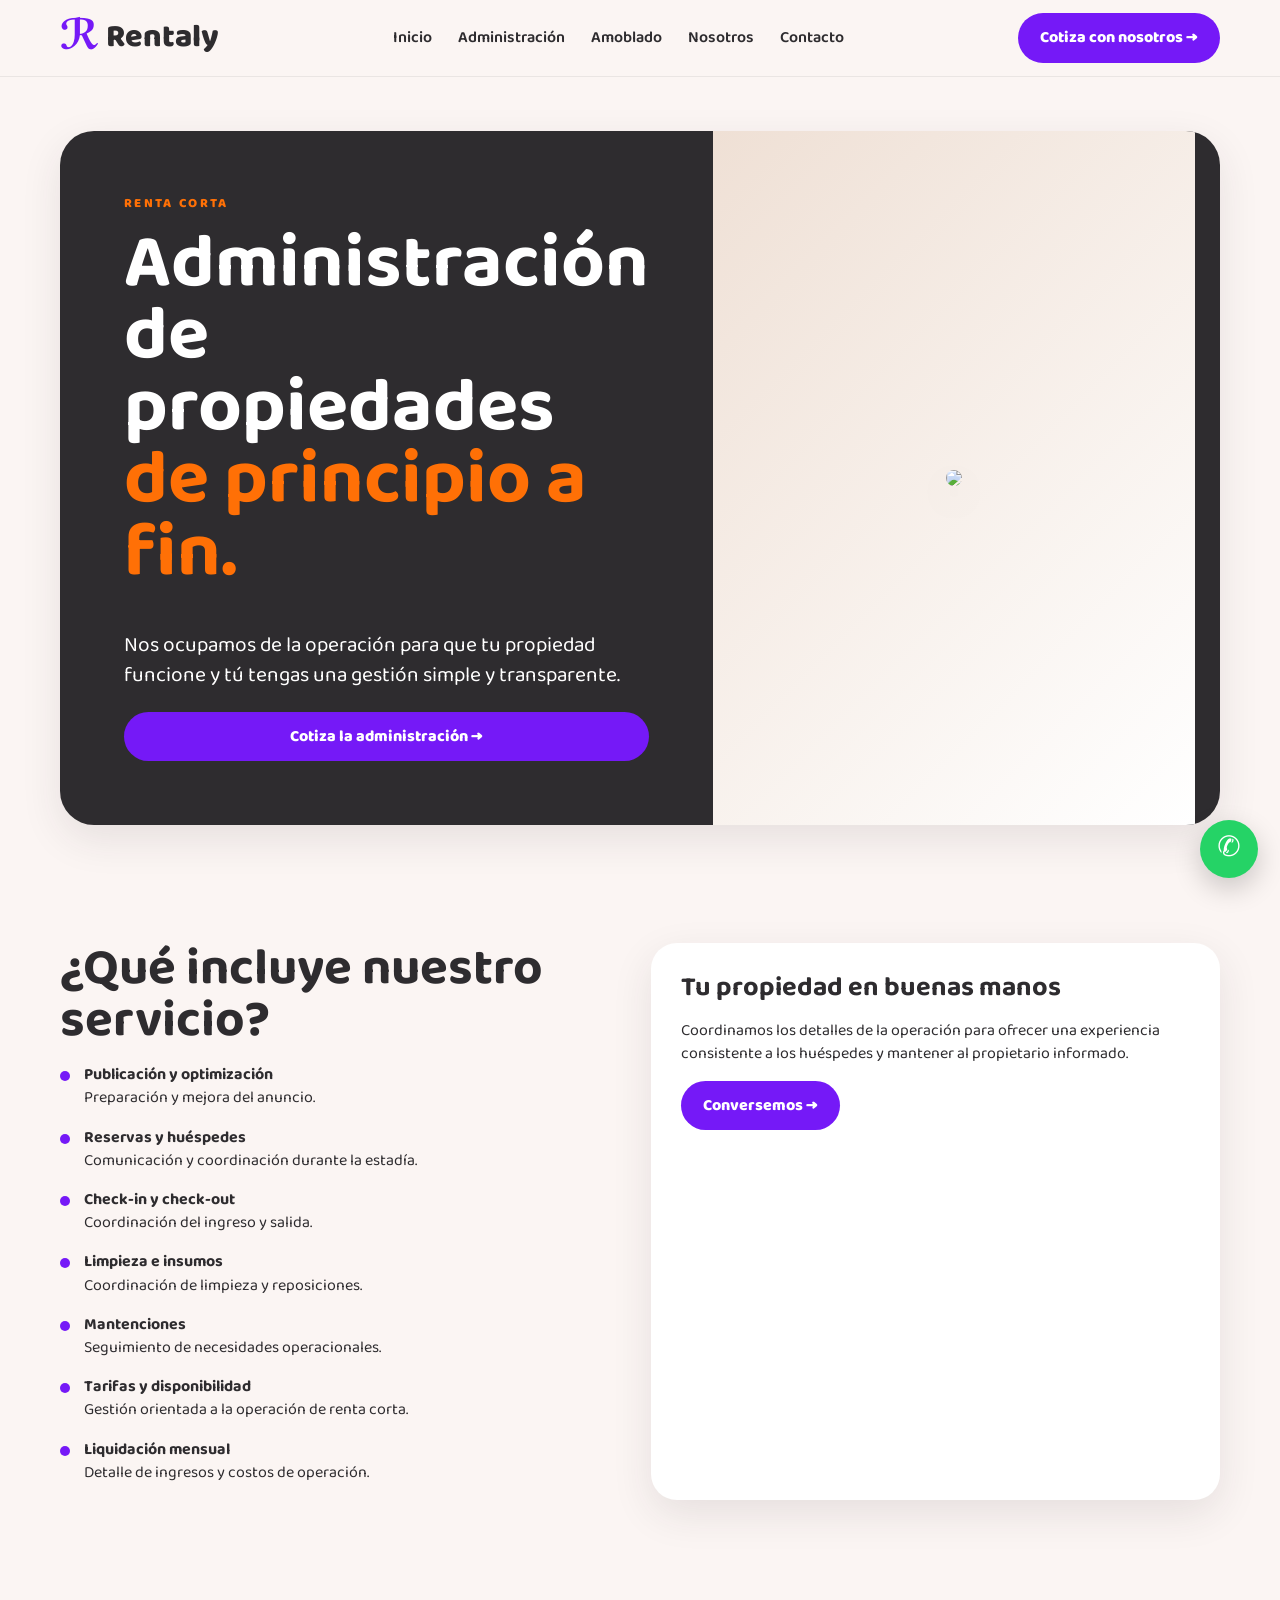
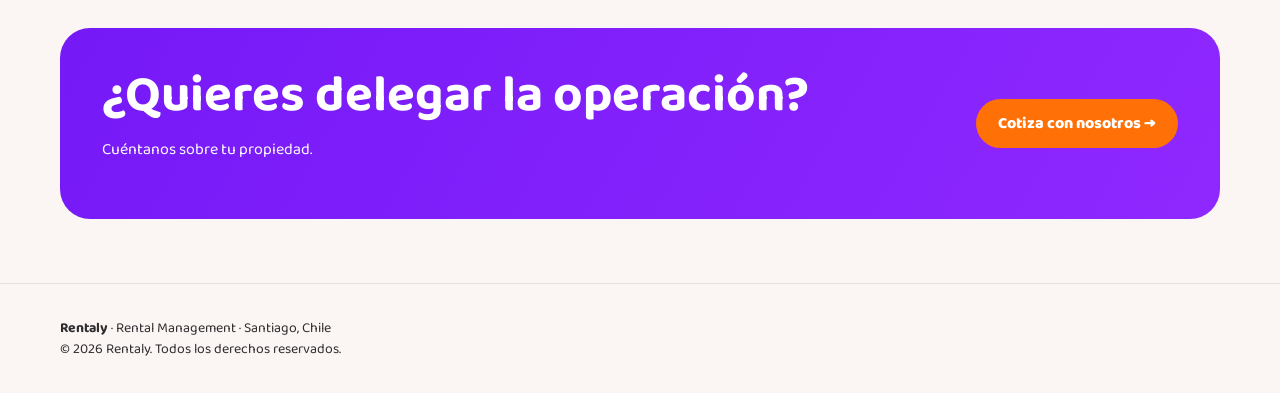
==== administracion.html @ dfee8718 "Primera versión sitio web Rentaly" ====
<!doctype html><html lang="es"><head><meta charset="utf-8"><meta name="viewport" content="width=device-width,initial-scale=1"><title>Administración | Rentaly</title><meta name="description" content="Rentaly: administración y amoblado integral de propiedades para renta corta en Chile."><link rel="stylesheet" href="styles.css"></head><body><header class="nav"><div class="wrap navin"><a class="brand" href="index.html"><span class="brandmark">ℛ</span>Rentaly</a><nav class="links"><a href="index.html">Inicio</a><a href="administracion.html">Administración</a><a href="amoblado.html">Amoblado</a><a href="nosotros.html">Nosotros</a><a href="contacto.html">Contacto</a></nav><a class="btn navbtn" data-wa="Hola Rentaly, quiero cotizar sus servicios.">Cotiza con nosotros →</a></div></header>
<main><section class="hero"><div class="wrap heroGrid"><div class="heroCopy"><span class="eyebrow">Renta corta</span><h1>Administración de propiedades <span class="orangeText">de principio a fin.</span></h1><p class="lead">Nos ocupamos de la operación para que tu propiedad funcione y tú tengas una gestión simple y transparente.</p><a class="btn" data-wa="Hola Rentaly, quiero cotizar la administración de mi propiedad.">Cotiza la administración →</a></div><div class="heroVisual"><img src="assets/amoblado-publicacion.png"></div></div></section><section class="section"><div class="wrap grid2"><div><h2>¿Qué incluye nuestro servicio?</h2><div class="feature"><i class="dot"></i><div><b>Publicación y optimización</b><br>Preparación y mejora del anuncio.</div></div><div class="feature"><i class="dot"></i><div><b>Reservas y huéspedes</b><br>Comunicación y coordinación durante la estadía.</div></div><div class="feature"><i class="dot"></i><div><b>Check-in y check-out</b><br>Coordinación del ingreso y salida.</div></div><div class="feature"><i class="dot"></i><div><b>Limpieza e insumos</b><br>Coordinación de limpieza y reposiciones.</div></div><div class="feature"><i class="dot"></i><div><b>Mantenciones</b><br>Seguimiento de necesidades operacionales.</div></div><div class="feature"><i class="dot"></i><div><b>Tarifas y disponibilidad</b><br>Gestión orientada a la operación de renta corta.</div></div><div class="feature"><i class="dot"></i><div><b>Liquidación mensual</b><br>Detalle de ingresos y costos de operación.</div></div></div><div class="card"><h3>Tu propiedad en buenas manos</h3><p>Coordinamos los detalles de la operación para ofrecer una experiencia consistente a los huéspedes y mantener al propietario informado.</p><a class="btn" data-wa="Hola Rentaly, quiero conocer el servicio de administración.">Conversemos →</a></div></div></section><section class="section"><div class="wrap cta"><div><h2>¿Quieres delegar la operación?</h2><p>Cuéntanos sobre tu propiedad.</p></div><a class="btn orange" data-wa="Hola Rentaly, quiero cotizar la administración de mi propiedad.">Cotiza con nosotros →</a></div></section></main><a class="whatsapp" aria-label="WhatsApp Rentaly" data-wa="Hola Rentaly, me gustaría conocer más sobre sus servicios.">✆</a><footer class="footer"><div class="wrap"><strong>Rentaly</strong> · Rental Management · Santiago, Chile<br>© 2026 Rentaly. Todos los derechos reservados.</div></footer><script src="script.js"></script>
</body></html>
---- styles.css ----
@import url('https://fonts.googleapis.com/css2?family=Baloo+2:wght@400;500;600;700;800&display=swap');
:root{--purple:#7519F7;--orange:#FF7006;--ink:#2E2C2F;--cream:#FBF5F3;--white:#fff;--muted:#756f73;--radius:26px;--shadow:0 14px 40px rgba(46,44,47,.10)}
*{box-sizing:border-box}html{scroll-behavior:smooth}body{margin:0;font-family:'Baloo 2',system-ui,sans-serif;background:var(--cream);color:var(--ink);line-height:1.45}a{text-decoration:none;color:inherit}img{max-width:100%;display:block}.wrap{width:min(1160px,92%);margin:auto}.nav{position:sticky;top:0;z-index:20;background:rgba(251,245,243,.95);backdrop-filter:blur(10px);border-bottom:1px solid rgba(46,44,47,.08)}.navin{height:76px;display:flex;align-items:center;justify-content:space-between;gap:22px}.brand{font-size:32px;font-weight:800;display:flex;align-items:center;gap:7px}.brandmark{color:var(--purple);font-size:42px;line-height:1}.links{display:flex;gap:26px;font-weight:600}.links a:hover,.active{color:var(--purple)}.btn{display:inline-flex;align-items:center;justify-content:center;gap:8px;background:var(--purple);color:#fff;padding:13px 22px;border-radius:999px;font-weight:800}.btn.alt{background:transparent;border:1.5px solid currentColor}.btn.orange{background:var(--orange)}.hero{padding:54px 0}.heroGrid{display:grid;grid-template-columns:1.05fr .95fr;min-height:520px;border-radius:34px;overflow:hidden;background:var(--ink);box-shadow:var(--shadow)}.heroCopy{padding:64px;color:#fff;display:flex;flex-direction:column;justify-content:center}.eyebrow{text-transform:uppercase;letter-spacing:.18em;font-size:13px;font-weight:800;color:var(--orange)}h1{font-size:clamp(44px,6vw,76px);line-height:.95;margin:14px 0 20px}h2{font-size:clamp(32px,4vw,52px);line-height:1.02;margin:0 0 16px}h3{font-size:27px;line-height:1.1;margin:0 0 10px}.purple{color:var(--purple)}.orangeText{color:var(--orange)}.lead{font-size:21px;max-width:650px}.heroVisual{background:linear-gradient(135deg,#efe0d5,#fff);display:flex;align-items:center;justify-content:center;padding:28px}.heroVisual img{border-radius:24px;box-shadow:var(--shadow)}.section{padding:64px 0}.section.dark{background:var(--ink);color:#fff}.sectionHead{max-width:720px;margin-bottom:30px}.grid2{display:grid;grid-template-columns:repeat(2,1fr);gap:22px}.grid3{display:grid;grid-template-columns:repeat(3,1fr);gap:18px}.card{background:#fff;border-radius:var(--radius);padding:30px;box-shadow:var(--shadow)}.dark .card{background:#3a373b}.service{min-height:270px;display:flex;flex-direction:column;justify-content:space-between}.icon{font-size:34px;color:var(--purple)}.steps{display:grid;grid-template-columns:repeat(5,1fr);gap:12px}.step{text-align:center;background:#fff;border-radius:22px;padding:22px 14px}.num{width:42px;height:42px;border-radius:50%;background:#f1e5ff;color:var(--purple);display:grid;place-items:center;margin:0 auto 12px;font-weight:800}.feature{display:flex;gap:14px;align-items:flex-start;margin:16px 0}.dot{width:10px;height:10px;border-radius:50%;background:var(--purple);margin-top:8px;flex:0 0 auto}.cta{background:linear-gradient(120deg,var(--purple),#8f28ff);color:#fff;border-radius:30px;padding:42px;display:flex;align-items:center;justify-content:space-between;gap:24px}.cta h2{margin:0}.footer{padding:34px 0;border-top:1px solid rgba(46,44,47,.1);font-size:14px}.whatsapp{position:fixed;right:22px;bottom:22px;z-index:30;background:#25D366;color:#fff;width:58px;height:58px;border-radius:50%;display:grid;place-items:center;font-size:28px;box-shadow:0 10px 28px rgba(0,0,0,.2)}.tag{display:inline-block;border:1px solid rgba(117,25,247,.35);color:var(--purple);border-radius:999px;padding:5px 12px;margin:4px;font-weight:700}.contactBox{background:#fff;border-radius:28px;padding:36px;text-align:center;box-shadow:var(--shadow)}
@media(max-width:820px){.links{display:none}.heroGrid,.grid2,.grid3{grid-template-columns:1fr}.heroCopy{padding:38px 28px}.heroVisual{padding:18px}.steps{grid-template-columns:1fr 1fr}.cta{align-items:flex-start;flex-direction:column}.navin{height:68px}.brand{font-size:26px}.section{padding:46px 0}}@media(max-width:520px){.steps{grid-template-columns:1fr}.btn.navbtn{padding:10px 14px;font-size:14px}h1{font-size:46px}}
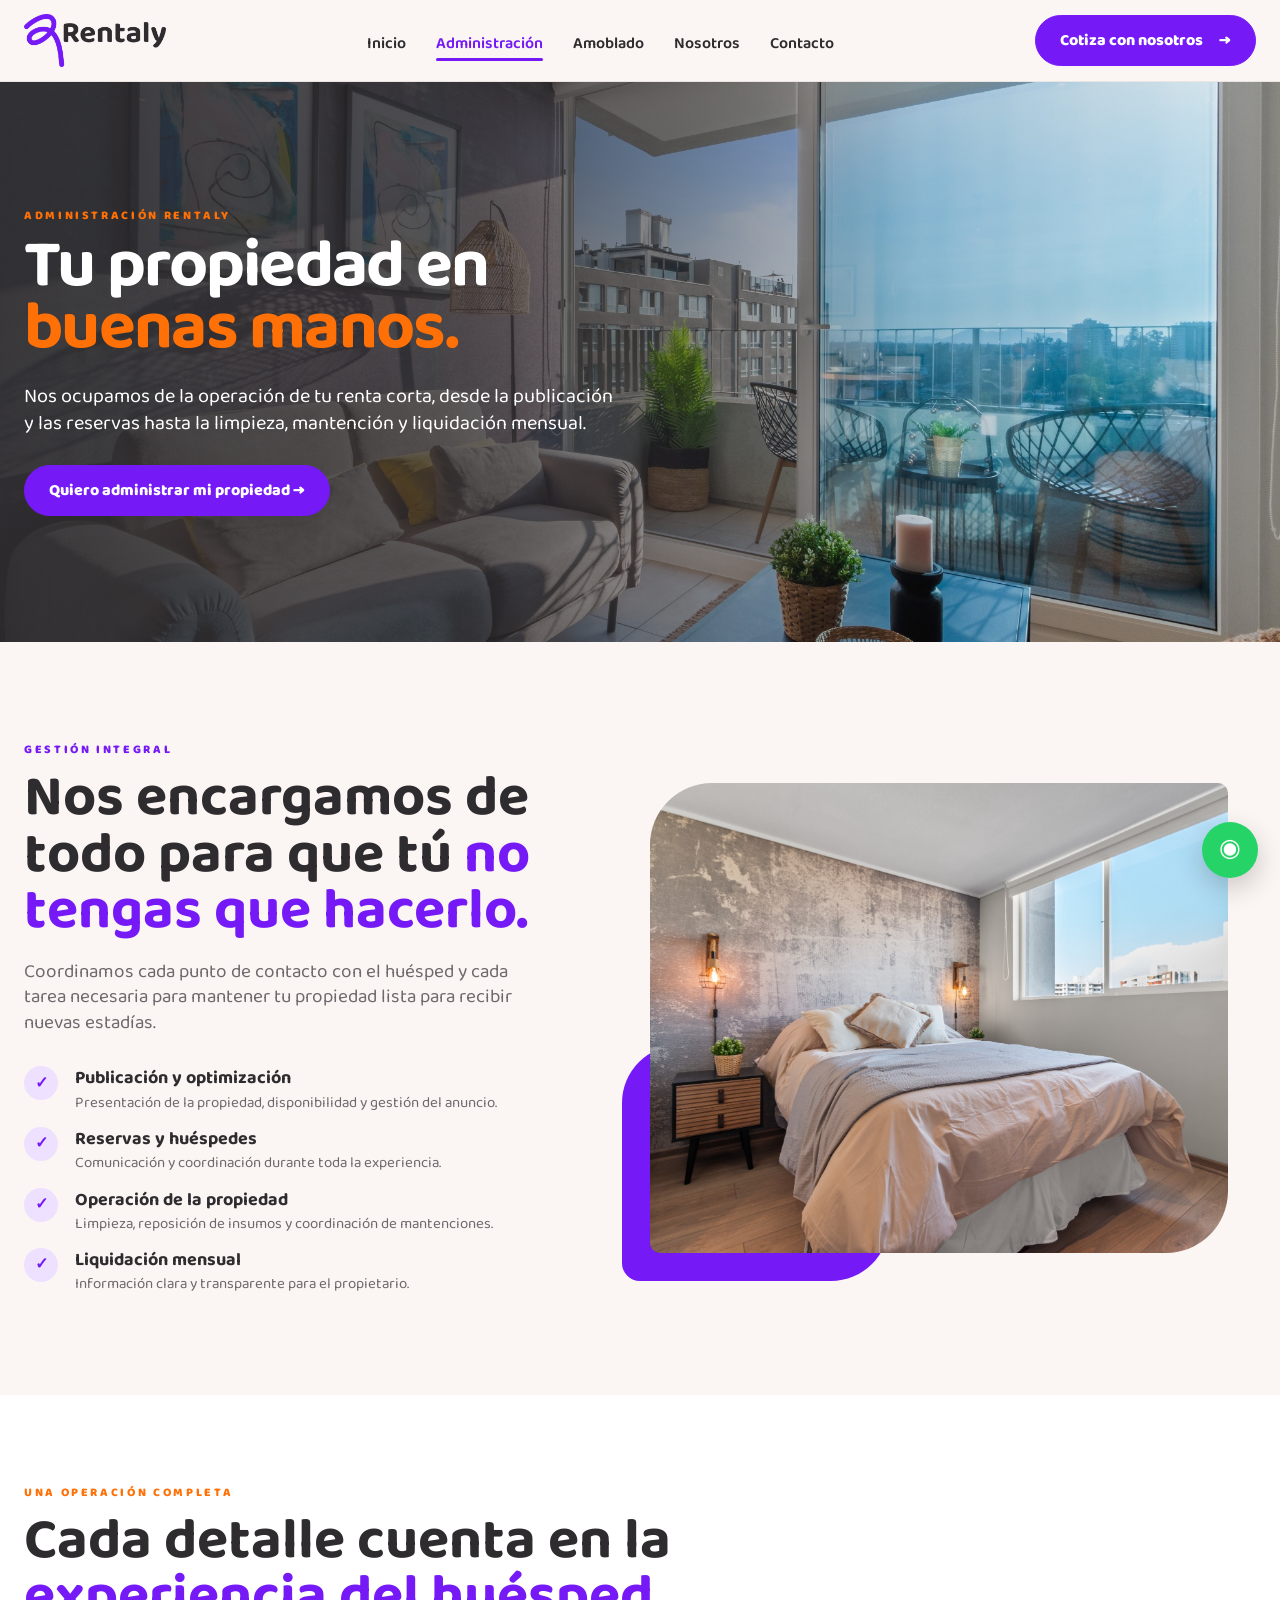
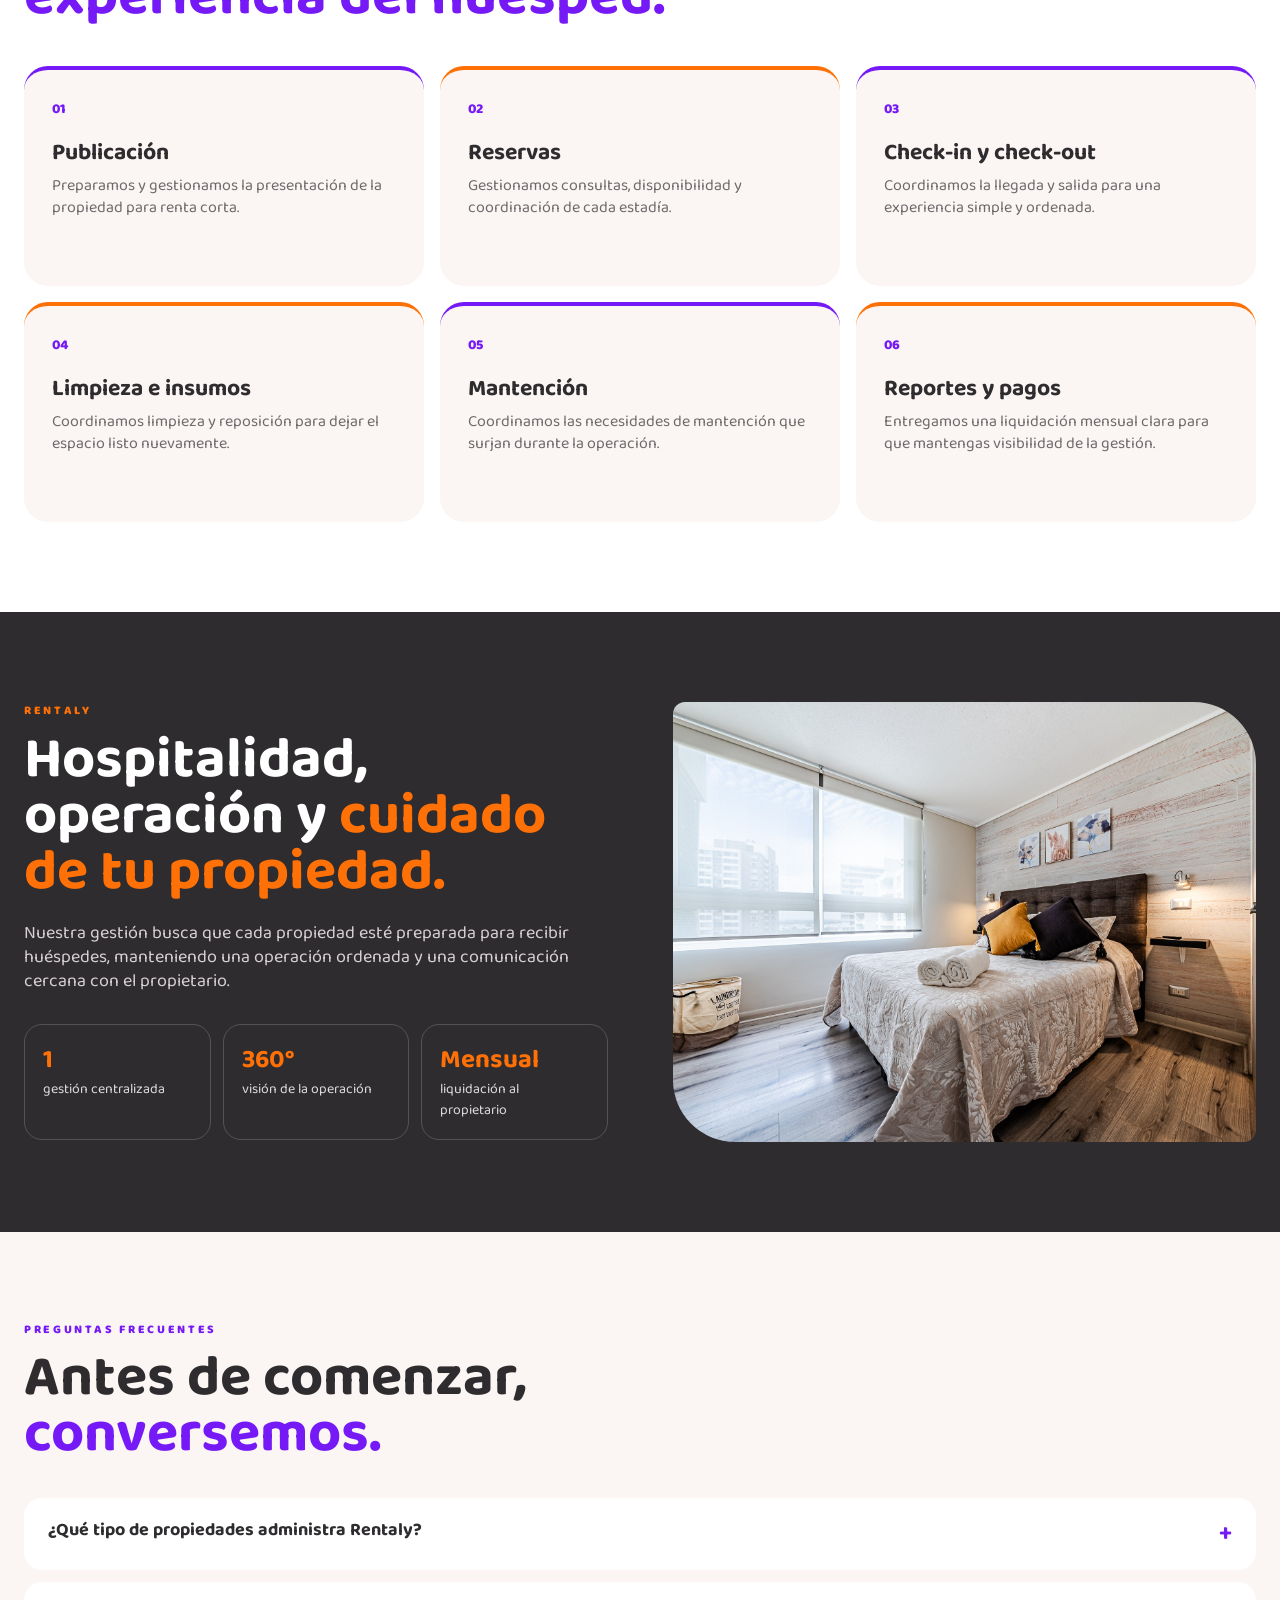
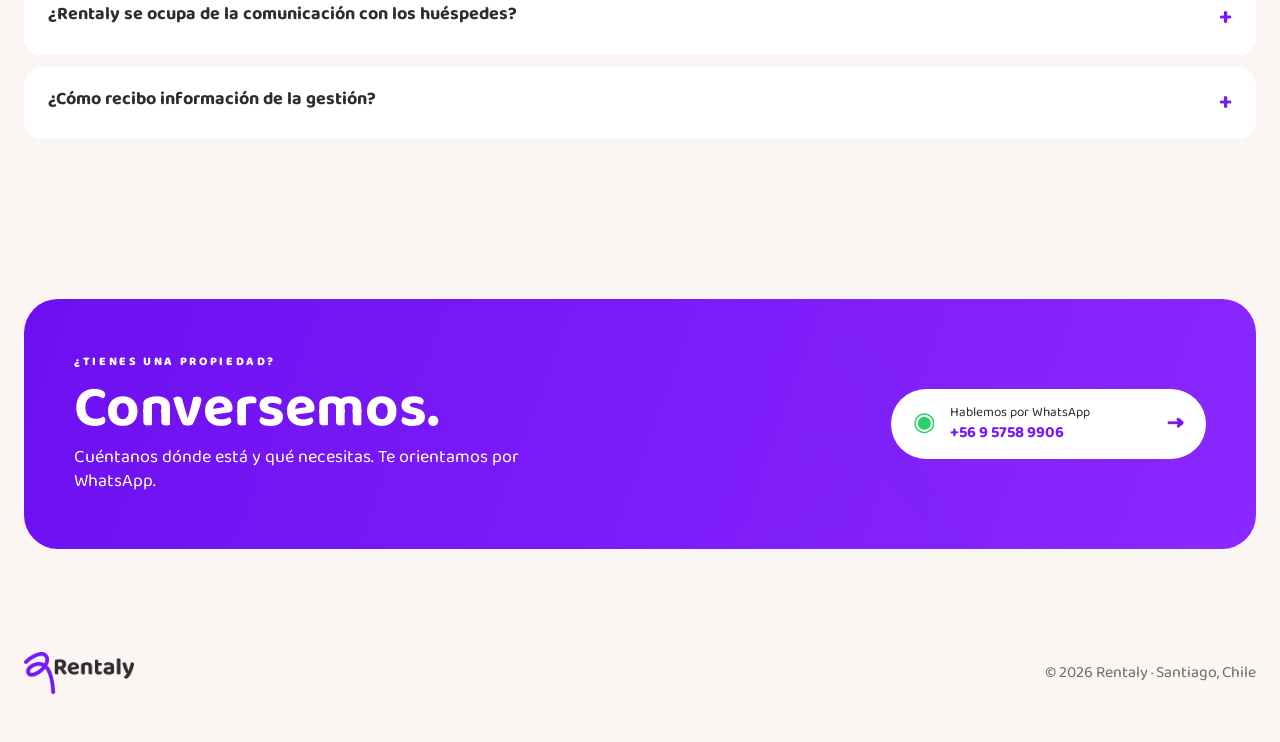
==== commit 236c54b5: "Add files via upload" ====
--- a/administracion.html
+++ b/administracion.html
@@ -1,3 +1,9 @@
-<!doctype html><html lang="es"><head><meta charset="utf-8"><meta name="viewport" content="width=device-width,initial-scale=1"><title>Administración | Rentaly</title><meta name="description" content="Rentaly: administración y amoblado integral de propiedades para renta corta en Chile."><link rel="stylesheet" href="styles.css"></head><body><header class="nav"><div class="wrap navin"><a class="brand" href="index.html"><span class="brandmark">ℛ</span>Rentaly</a><nav class="links"><a href="index.html">Inicio</a><a href="administracion.html">Administración</a><a href="amoblado.html">Amoblado</a><a href="nosotros.html">Nosotros</a><a href="contacto.html">Contacto</a></nav><a class="btn navbtn" data-wa="Hola Rentaly, quiero cotizar sus servicios.">Cotiza con nosotros →</a></div></header>
-<main><section class="hero"><div class="wrap heroGrid"><div class="heroCopy"><span class="eyebrow">Renta corta</span><h1>Administración de propiedades <span class="orangeText">de principio a fin.</span></h1><p class="lead">Nos ocupamos de la operación para que tu propiedad funcione y tú tengas una gestión simple y transparente.</p><a class="btn" data-wa="Hola Rentaly, quiero cotizar la administración de mi propiedad.">Cotiza la administración →</a></div><div class="heroVisual"><img src="assets/amoblado-publicacion.png"></div></div></section><section class="section"><div class="wrap grid2"><div><h2>¿Qué incluye nuestro servicio?</h2><div class="feature"><i class="dot"></i><div><b>Publicación y optimización</b><br>Preparación y mejora del anuncio.</div></div><div class="feature"><i class="dot"></i><div><b>Reservas y huéspedes</b><br>Comunicación y coordinación durante la estadía.</div></div><div class="feature"><i class="dot"></i><div><b>Check-in y check-out</b><br>Coordinación del ingreso y salida.</div></div><div class="feature"><i class="dot"></i><div><b>Limpieza e insumos</b><br>Coordinación de limpieza y reposiciones.</div></div><div class="feature"><i class="dot"></i><div><b>Mantenciones</b><br>Seguimiento de necesidades operacionales.</div></div><div class="feature"><i class="dot"></i><div><b>Tarifas y disponibilidad</b><br>Gestión orientada a la operación de renta corta.</div></div><div class="feature"><i class="dot"></i><div><b>Liquidación mensual</b><br>Detalle de ingresos y costos de operación.</div></div></div><div class="card"><h3>Tu propiedad en buenas manos</h3><p>Coordinamos los detalles de la operación para ofrecer una experiencia consistente a los huéspedes y mantener al propietario informado.</p><a class="btn" data-wa="Hola Rentaly, quiero conocer el servicio de administración.">Conversemos →</a></div></div></section><section class="section"><div class="wrap cta"><div><h2>¿Quieres delegar la operación?</h2><p>Cuéntanos sobre tu propiedad.</p></div><a class="btn orange" data-wa="Hola Rentaly, quiero cotizar la administración de mi propiedad.">Cotiza con nosotros →</a></div></section></main><a class="whatsapp" aria-label="WhatsApp Rentaly" data-wa="Hola Rentaly, me gustaría conocer más sobre sus servicios.">✆</a><footer class="footer"><div class="wrap"><strong>Rentaly</strong> · Rental Management · Santiago, Chile<br>© 2026 Rentaly. Todos los derechos reservados.</div></footer><script src="script.js"></script>
-</body></html>+<!doctype html><html lang="es"><head><meta charset="utf-8"><meta name="viewport" content="width=device-width,initial-scale=1"><title>Administración | Rentaly</title><meta name="description" content="Administración integral de propiedades para renta corta con Rentaly."><link rel="stylesheet" href="styles.css"></head><body>
+<header class="header"><div class="shell nav"><a href="index.html" class="logo"><img src="assets/logo-rentaly.png" alt="Rentaly"></a><nav id="menu"><a href="index.html">Inicio</a><a class="active" href="administracion.html">Administración</a><a href="amoblado.html">Amoblado</a><a href="nosotros.html">Nosotros</a><a href="contacto.html">Contacto</a></nav><a class="btn nav-cta" data-wa="Hola Rentaly, quiero cotizar la administración de mi propiedad.">Cotiza con nosotros <span>→</span></a><button class="menu-btn" aria-label="Abrir menú" aria-expanded="false">☰</button></div></header>
+<main><section class="page-hero"><img class="page-hero-photo" src="assets/living-terrace.jpg" alt="Propiedad administrada por Rentaly"><div class="page-hero-overlay"></div><div class="shell page-hero-inner"><div class="page-hero-copy"><span class="kicker orange-text">ADMINISTRACIÓN RENTALY</span><h1>Tu propiedad en <em>buenas manos.</em></h1><p>Nos ocupamos de la operación de tu renta corta, desde la publicación y las reservas hasta la limpieza, mantención y liquidación mensual.</p><a class="btn" data-wa="Hola Rentaly, quiero cotizar la administración de mi propiedad.">Quiero administrar mi propiedad →</a></div></div></section>
+<section class="intro shell"><div class="intro-copy"><span class="kicker">GESTIÓN INTEGRAL</span><h2>Nos encargamos de todo para que tú <em>no tengas que hacerlo.</em></h2><p>Coordinamos cada punto de contacto con el huésped y cada tarea necesaria para mantener tu propiedad lista para recibir nuevas estadías.</p><div class="check-list"><div class="check"><span>✓</span><div><b>Publicación y optimización</b><small>Presentación de la propiedad, disponibilidad y gestión del anuncio.</small></div></div><div class="check"><span>✓</span><div><b>Reservas y huéspedes</b><small>Comunicación y coordinación durante toda la experiencia.</small></div></div><div class="check"><span>✓</span><div><b>Operación de la propiedad</b><small>Limpieza, reposición de insumos y coordinación de mantenciones.</small></div></div><div class="check"><span>✓</span><div><b>Liquidación mensual</b><small>Información clara y transparente para el propietario.</small></div></div></div></div><div class="editorial-photo"><img src="assets/kitchen-wide.jpg" alt="Cocina de propiedad Rentaly"></div></section>
+<section class="content-band"><div class="shell"><div class="content-head"><span class="kicker orange-text">UNA OPERACIÓN COMPLETA</span><h2>Cada detalle cuenta en la <em>experiencia del huésped.</em></h2></div><div class="feature-grid"><article class="feature-card"><span class="n">01</span><h3>Publicación</h3><p>Preparamos y gestionamos la presentación de la propiedad para renta corta.</p></article><article class="feature-card"><span class="n">02</span><h3>Reservas</h3><p>Gestionamos consultas, disponibilidad y coordinación de cada estadía.</p></article><article class="feature-card"><span class="n">03</span><h3>Check-in y check-out</h3><p>Coordinamos la llegada y salida para una experiencia simple y ordenada.</p></article><article class="feature-card"><span class="n">04</span><h3>Limpieza e insumos</h3><p>Coordinamos limpieza y reposición para dejar el espacio listo nuevamente.</p></article><article class="feature-card"><span class="n">05</span><h3>Mantención</h3><p>Coordinamos las necesidades de mantención que surjan durante la operación.</p></article><article class="feature-card"><span class="n">06</span><h3>Reportes y pagos</h3><p>Entregamos una liquidación mensual clara para que mantengas visibilidad de la gestión.</p></article></div></div></section>
+<section class="split-dark"><div class="shell split-dark-grid"><div><span class="kicker orange-text">RENTALY</span><h2>Hospitalidad, operación y <em>cuidado de tu propiedad.</em></h2><p>Nuestra gestión busca que cada propiedad esté preparada para recibir huéspedes, manteniendo una operación ordenada y una comunicación cercana con el propietario.</p><div class="stats"><div class="stat"><strong>1</strong><span>gestión centralizada</span></div><div class="stat"><strong>360°</strong><span>visión de la operación</span></div><div class="stat"><strong>Mensual</strong><span>liquidación al propietario</span></div></div></div><img src="assets/bedroom-2.jpg" alt="Dormitorio Rentaly"></div></section>
+<section class="faq-section shell"><div class="faq-head"><span class="kicker">PREGUNTAS FRECUENTES</span><h2>Antes de comenzar, <em>conversemos.</em></h2></div><div class="faq"><details><summary>¿Qué tipo de propiedades administra Rentaly?</summary><p>Evaluamos cada propiedad y sus características para entender si calza con nuestro servicio de renta corta.</p></details><details><summary>¿Rentaly se ocupa de la comunicación con los huéspedes?</summary><p>Sí. La gestión contempla la coordinación y comunicación asociada a las reservas y estadías.</p></details><details><summary>¿Cómo recibo información de la gestión?</summary><p>La operación considera una liquidación mensual con información para el propietario.</p></details></div></section>
+<section class="cta shell"><div><span class="kicker">¿TIENES UNA PROPIEDAD?</span><h2>Conversemos.</h2><p>Cuéntanos dónde está y qué necesitas. Te orientamos por WhatsApp.</p></div><a class="cta-contact" data-wa="Hola Rentaly, quiero cotizar la administración de mi propiedad."><span class="wa-icon">◉</span><span><small>Hablemos por WhatsApp</small><strong>+56 9 5758 9906</strong></span><b>→</b></a><img class="cta-mark" src="assets/isotipo-rentaly.png" alt=""></section></main>
+<footer><div class="shell footer"><img src="assets/logo-rentaly.png" alt="Rentaly"><span>© 2026 Rentaly · Santiago, Chile</span></div></footer><a class="floating-wa" data-wa="Hola Rentaly, quiero información sobre administración." aria-label="WhatsApp">◉</a><script src="script.js"></script></body></html>
--- a/styles.css
+++ b/styles.css
@@ -1,4 +1,11 @@
 @import url('https://fonts.googleapis.com/css2?family=Baloo+2:wght@400;500;600;700;800&display=swap');
-:root{--purple:#7519F7;--orange:#FF7006;--ink:#2E2C2F;--cream:#FBF5F3;--white:#fff;--muted:#756f73;--radius:26px;--shadow:0 14px 40px rgba(46,44,47,.10)}
-*{box-sizing:border-box}html{scroll-behavior:smooth}body{margin:0;font-family:'Baloo 2',system-ui,sans-serif;background:var(--cream);color:var(--ink);line-height:1.45}a{text-decoration:none;color:inherit}img{max-width:100%;display:block}.wrap{width:min(1160px,92%);margin:auto}.nav{position:sticky;top:0;z-index:20;background:rgba(251,245,243,.95);backdrop-filter:blur(10px);border-bottom:1px solid rgba(46,44,47,.08)}.navin{height:76px;display:flex;align-items:center;justify-content:space-between;gap:22px}.brand{font-size:32px;font-weight:800;display:flex;align-items:center;gap:7px}.brandmark{color:var(--purple);font-size:42px;line-height:1}.links{display:flex;gap:26px;font-weight:600}.links a:hover,.active{color:var(--purple)}.btn{display:inline-flex;align-items:center;justify-content:center;gap:8px;background:var(--purple);color:#fff;padding:13px 22px;border-radius:999px;font-weight:800}.btn.alt{background:transparent;border:1.5px solid currentColor}.btn.orange{background:var(--orange)}.hero{padding:54px 0}.heroGrid{display:grid;grid-template-columns:1.05fr .95fr;min-height:520px;border-radius:34px;overflow:hidden;background:var(--ink);box-shadow:var(--shadow)}.heroCopy{padding:64px;color:#fff;display:flex;flex-direction:column;justify-content:center}.eyebrow{text-transform:uppercase;letter-spacing:.18em;font-size:13px;font-weight:800;color:var(--orange)}h1{font-size:clamp(44px,6vw,76px);line-height:.95;margin:14px 0 20px}h2{font-size:clamp(32px,4vw,52px);line-height:1.02;margin:0 0 16px}h3{font-size:27px;line-height:1.1;margin:0 0 10px}.purple{color:var(--purple)}.orangeText{color:var(--orange)}.lead{font-size:21px;max-width:650px}.heroVisual{background:linear-gradient(135deg,#efe0d5,#fff);display:flex;align-items:center;justify-content:center;padding:28px}.heroVisual img{border-radius:24px;box-shadow:var(--shadow)}.section{padding:64px 0}.section.dark{background:var(--ink);color:#fff}.sectionHead{max-width:720px;margin-bottom:30px}.grid2{display:grid;grid-template-columns:repeat(2,1fr);gap:22px}.grid3{display:grid;grid-template-columns:repeat(3,1fr);gap:18px}.card{background:#fff;border-radius:var(--radius);padding:30px;box-shadow:var(--shadow)}.dark .card{background:#3a373b}.service{min-height:270px;display:flex;flex-direction:column;justify-content:space-between}.icon{font-size:34px;color:var(--purple)}.steps{display:grid;grid-template-columns:repeat(5,1fr);gap:12px}.step{text-align:center;background:#fff;border-radius:22px;padding:22px 14px}.num{width:42px;height:42px;border-radius:50%;background:#f1e5ff;color:var(--purple);display:grid;place-items:center;margin:0 auto 12px;font-weight:800}.feature{display:flex;gap:14px;align-items:flex-start;margin:16px 0}.dot{width:10px;height:10px;border-radius:50%;background:var(--purple);margin-top:8px;flex:0 0 auto}.cta{background:linear-gradient(120deg,var(--purple),#8f28ff);color:#fff;border-radius:30px;padding:42px;display:flex;align-items:center;justify-content:space-between;gap:24px}.cta h2{margin:0}.footer{padding:34px 0;border-top:1px solid rgba(46,44,47,.1);font-size:14px}.whatsapp{position:fixed;right:22px;bottom:22px;z-index:30;background:#25D366;color:#fff;width:58px;height:58px;border-radius:50%;display:grid;place-items:center;font-size:28px;box-shadow:0 10px 28px rgba(0,0,0,.2)}.tag{display:inline-block;border:1px solid rgba(117,25,247,.35);color:var(--purple);border-radius:999px;padding:5px 12px;margin:4px;font-weight:700}.contactBox{background:#fff;border-radius:28px;padding:36px;text-align:center;box-shadow:var(--shadow)}
-@media(max-width:820px){.links{display:none}.heroGrid,.grid2,.grid3{grid-template-columns:1fr}.heroCopy{padding:38px 28px}.heroVisual{padding:18px}.steps{grid-template-columns:1fr 1fr}.cta{align-items:flex-start;flex-direction:column}.navin{height:68px}.brand{font-size:26px}.section{padding:46px 0}}@media(max-width:520px){.steps{grid-template-columns:1fr}.btn.navbtn{padding:10px 14px;font-size:14px}h1{font-size:46px}}
+:root{--violet:#7519F7;--orange:#FF7006;--ink:#2E2C2F;--cream:#FBF5F3;--white:#fff;--muted:#6f696d}*{box-sizing:border-box}html{scroll-behavior:smooth}body{margin:0;background:var(--cream);color:var(--ink);font-family:'Baloo 2',sans-serif;line-height:1.35}img{display:block;max-width:100%}a{text-decoration:none;color:inherit;cursor:pointer}.shell{width:min(1240px,calc(100% - 48px));margin-inline:auto}.header{height:82px;background:rgba(251,245,243,.97);position:sticky;top:0;z-index:50;border-bottom:1px solid rgba(46,44,47,.08);backdrop-filter:blur(10px)}.nav{height:100%;display:flex;align-items:center;gap:28px}.logo{width:142px;display:flex;align-items:center}.logo img{width:100%;height:54px;object-fit:contain}.nav nav{display:flex;gap:30px;margin:auto;font-weight:600}.nav nav a{padding:28px 0 22px;position:relative}.nav nav a.active,.nav nav a:hover{color:var(--violet)}.nav nav a.active:after{content:"";position:absolute;left:0;right:0;bottom:15px;height:3px;background:var(--violet);border-radius:3px}.btn{display:inline-flex;align-items:center;justify-content:center;gap:16px;border-radius:999px;background:var(--violet);color:#fff;padding:14px 24px;font-weight:800;border:1.5px solid var(--violet);transition:.2s}.btn:hover{transform:translateY(-2px)}.nav-cta{white-space:nowrap}.menu-btn{display:none;border:0;background:none;font-size:28px;color:var(--ink)}.hero{height:min(700px,calc(100vh - 82px));min-height:600px;position:relative;overflow:hidden}.hero-photo{position:absolute;inset:0;width:100%;height:100%;object-fit:cover;object-position:center}.hero-overlay{position:absolute;inset:0;background:linear-gradient(90deg,rgba(46,44,47,.88) 0%,rgba(46,44,47,.72) 29%,rgba(46,44,47,.18) 57%,rgba(46,44,47,0) 78%)}.hero-inner{height:100%;display:flex;align-items:center;position:relative;z-index:2}.hero-copy{width:600px;color:#fff}.kicker{font-size:12px;letter-spacing:.22em;font-weight:800;color:var(--violet);display:block;margin-bottom:12px}.hero .kicker{color:var(--orange)}.hero h1{font-size:clamp(48px,5vw,72px);line-height:.91;margin:0 0 20px;font-weight:800;letter-spacing:-.025em}.hero h1 strong{color:var(--orange)}.hero p{font-size:19px;max-width:540px;margin:0 0 26px}.hero-actions{display:flex;gap:12px;flex-wrap:wrap}.ghost{background:rgba(46,44,47,.25);border-color:#fff}.hero-mark{position:absolute;right:-45px;bottom:-100px;width:320px;opacity:.13;transform:rotate(-10deg)}.services{display:grid;grid-template-columns:1fr 1fr;gap:18px;margin-top:-40px;position:relative;z-index:4}.service{height:300px;border-radius:30px;overflow:hidden;display:grid;grid-template-columns:1fr 44%;box-shadow:0 18px 50px rgba(46,44,47,.12)}.service>div{padding:34px}.service.dark{background:var(--ink);color:#fff}.service.light{background:#fff}.service img{width:100%;height:100%;object-fit:cover}.service-no{font-size:13px;font-weight:800;color:var(--violet)}.service-no.orange{color:var(--orange)}.service h2{font-size:32px;line-height:1;margin:18px 0 12px}.service p{font-size:16px;margin:0 0 20px;color:inherit;opacity:.78}.service b{color:var(--violet)}.dark b{color:#fff}.statement{padding:115px 0 100px;display:grid;grid-template-columns:.85fr 1.15fr;gap:80px;align-items:center}.orange-text{color:var(--orange)}.statement h2,.process h2,.gallery-head h2{font-size:clamp(44px,4.5vw,62px);line-height:.98;margin:0 0 20px}.statement h2 em,.process h2 em,.gallery-head h2 em{font-style:normal;color:var(--violet)}.statement-copy p{font-size:20px;color:var(--muted);max-width:510px}.statement-photo{position:relative;padding:35px 45px 35px 35px}.statement-photo img{height:470px;width:100%;object-fit:cover;border-radius:70px 10px 70px 10px;position:relative;z-index:2}.shape{position:absolute;z-index:1}.shape.purple{width:210px;height:230px;background:var(--violet);left:0;bottom:0;border-radius:70px 20px 70px 20px}.shape.orange{width:160px;height:180px;background:var(--orange);right:0;top:75px;border-radius:20px 60px 20px 60px}.process{background:#fff;padding:90px 0}.process-head{text-align:center;margin-bottom:45px}.steps{display:grid;grid-template-columns:repeat(5,1fr);gap:14px}.steps article{padding:25px 20px;border-top:3px solid var(--violet);background:var(--cream);border-radius:0 0 22px 22px}.steps article:nth-child(even){border-color:var(--orange)}.steps span{font-weight:800;color:var(--violet)}.steps h3{font-size:20px;line-height:1.05;margin:18px 0 8px}.steps p{margin:0;color:var(--muted);font-size:15px}.gallery-section{background:var(--ink);color:#fff;padding:95px 0}.gallery-head{display:flex;justify-content:space-between;align-items:end;gap:40px;margin-bottom:35px}.gallery-head p{color:#d6cfd2;font-size:18px}.gallery{display:grid;grid-template-columns:1.2fr .8fr .8fr;gap:14px;height:410px}.gallery img{width:100%;height:100%;object-fit:cover;border-radius:24px}.cta{margin-top:70px;margin-bottom:70px;min-height:250px;border-radius:34px;background:linear-gradient(110deg,#6d0ff1,#8a28ff);color:#fff;padding:45px 50px;display:flex;align-items:center;justify-content:space-between;gap:40px;position:relative;overflow:hidden}.cta .kicker{color:#fff}.cta h2{font-size:58px;line-height:.9;margin:0 0 10px}.cta p{font-size:18px;margin:0;max-width:520px}.cta-contact{background:#fff;color:var(--ink);border-radius:999px;padding:15px 22px;display:flex;align-items:center;gap:14px;min-width:315px;position:relative;z-index:2}.cta-contact small,.cta-contact strong{display:block}.cta-contact strong{color:var(--violet)}.cta-contact b{margin-left:auto;color:var(--violet);font-size:24px}.wa-icon{color:#25D366;font-size:26px}.cta-mark{position:absolute;width:280px;right:280px;bottom:-160px;opacity:.12;transform:rotate(-12deg)}footer{padding:30px 0 45px}.footer{display:flex;align-items:center;justify-content:space-between;color:var(--muted)}.footer img{width:110px;height:48px;object-fit:contain}.floating-wa{position:fixed;right:22px;bottom:22px;width:56px;height:56px;border-radius:50%;background:#25D366;color:#fff;display:grid;place-items:center;font-size:25px;z-index:60;box-shadow:0 10px 28px #0003}
+@media(max-width:1020px){.nav nav{gap:18px}.nav-cta{display:none}.hero{height:650px}.services{grid-template-columns:1fr}.statement{grid-template-columns:1fr;gap:35px}.statement-copy{max-width:700px}.steps{grid-template-columns:repeat(3,1fr)}.gallery{grid-template-columns:1fr 1fr;height:auto}.gallery img{height:300px}.gallery .g1{grid-column:1/-1;height:390px}.cta{align-items:flex-start;flex-direction:column}.cta-mark{right:-40px}}
+@media(max-width:760px){.shell{width:min(100% - 32px,1240px)}.header{height:70px}.logo{width:118px}.logo img{height:46px}.menu-btn{display:block;margin-left:auto}.nav nav{position:absolute;left:0;right:0;top:70px;background:var(--cream);display:none;flex-direction:column;gap:0;padding:10px 16px 20px;border-bottom:1px solid #e8deda}.nav nav.open{display:flex}.nav nav a{padding:14px 10px}.nav nav a.active:after{display:none}.hero{height:auto;min-height:0;padding-top:0;background:var(--ink)}.hero-photo{position:relative;height:360px;object-position:center;order:1}.hero-overlay{display:none}.hero-inner{height:auto;background:var(--ink);padding-top:34px;padding-bottom:45px}.hero-copy{width:100%}.hero h1{font-size:46px}.hero p{font-size:17px}.hero-actions{flex-direction:column;align-items:stretch}.hero-actions .btn{width:100%}.hero-mark{width:190px;right:-45px;bottom:10px}.services{margin-top:18px}.service{height:auto;min-height:260px;grid-template-columns:1fr 38%}.service>div{padding:26px}.service h2{font-size:28px}.statement{padding:80px 0 70px}.statement-photo{padding:22px}.statement-photo img{height:360px;border-radius:48px 8px}.shape.purple{width:140px;height:160px}.shape.orange{width:110px;height:130px}.process{padding:70px 0}.steps{grid-template-columns:1fr 1fr}.gallery-head{flex-direction:column;align-items:flex-start}.gallery{grid-template-columns:1fr}.gallery .g1,.gallery img{grid-column:auto;height:300px}.cta{margin-top:45px;margin-bottom:45px;padding:35px 28px}.cta h2{font-size:48px}.cta-contact{min-width:0;width:100%}.footer{flex-direction:column;gap:10px;align-items:flex-start}}
+@media(max-width:480px){.hero-photo{height:300px}.hero h1{font-size:39px}.service{grid-template-columns:1fr}.service img{height:210px;order:-1}.statement h2,.process h2,.gallery-head h2{font-size:40px}.statement-photo img{height:300px}.steps{grid-template-columns:1fr}.cta h2{font-size:43px}.cta-contact{font-size:14px;padding:13px 16px}}
+
+/* ===== Interior pages / shared responsive system ===== */
+.page-hero{position:relative;min-height:560px;display:flex;align-items:center;overflow:hidden;background:var(--ink);color:#fff}.page-hero-photo{position:absolute;inset:0;width:100%;height:100%;object-fit:cover}.page-hero-overlay{position:absolute;inset:0;background:linear-gradient(90deg,rgba(46,44,47,.92) 0%,rgba(46,44,47,.74) 38%,rgba(46,44,47,.18) 72%,rgba(46,44,47,.05) 100%)}.page-hero-inner{position:relative;z-index:2;padding-block:90px}.page-hero-copy{max-width:680px}.page-hero h1{font-size:clamp(48px,5.3vw,74px);line-height:.92;letter-spacing:-.025em;margin:0 0 22px}.page-hero h1 em{font-style:normal;color:var(--orange)}.page-hero p{font-size:20px;max-width:590px;margin:0 0 28px}.intro{padding:100px 0;display:grid;grid-template-columns:.9fr 1.1fr;gap:80px;align-items:center}.intro.reverse{grid-template-columns:1.1fr .9fr}.intro-copy h2,.content-head h2,.faq-head h2{font-size:clamp(40px,4.5vw,60px);line-height:.98;margin:0 0 20px}.intro-copy h2 em,.content-head h2 em,.faq-head h2 em{font-style:normal;color:var(--violet)}.intro-copy>p{font-size:19px;color:var(--muted)}.editorial-photo{position:relative;padding:28px}.editorial-photo img{width:100%;height:470px;object-fit:cover;border-radius:62px 10px 62px 10px;position:relative;z-index:2}.editorial-photo:before{content:"";position:absolute;inset:auto auto 0 0;width:42%;height:45%;background:var(--violet);border-radius:58px 18px;z-index:1}.editorial-photo.orange:before{background:var(--orange)}.check-list{display:grid;gap:14px;margin-top:30px}.check{display:grid;grid-template-columns:38px 1fr;gap:13px;align-items:start}.check span{width:34px;height:34px;border-radius:50%;display:grid;place-items:center;background:#eee1ff;color:var(--violet);font-weight:800}.check b{display:block;font-size:18px}.check small{display:block;color:var(--muted);font-size:15px;margin-top:2px}.content-band{background:#fff;padding:90px 0}.content-head{max-width:760px;margin-bottom:40px}.feature-grid{display:grid;grid-template-columns:repeat(3,1fr);gap:16px}.feature-card{background:var(--cream);border-radius:24px;padding:28px;min-height:220px;border-top:4px solid var(--violet)}.feature-card:nth-child(even){border-color:var(--orange)}.feature-card .n{font-weight:800;color:var(--violet);font-size:14px}.feature-card h3{font-size:23px;line-height:1.05;margin:22px 0 10px}.feature-card p{color:var(--muted);margin:0}.split-dark{background:var(--ink);color:#fff;padding:90px 0}.split-dark-grid{display:grid;grid-template-columns:1fr 1fr;gap:65px;align-items:center}.split-dark h2{font-size:clamp(40px,4.5vw,60px);line-height:.98;margin:0 0 20px}.split-dark h2 em{font-style:normal;color:var(--orange)}.split-dark p{font-size:18px;color:#d8d1d4}.split-dark img{width:100%;height:440px;object-fit:cover;border-radius:12px 62px 12px 62px}.stats{display:grid;grid-template-columns:repeat(3,1fr);gap:12px;margin-top:30px}.stat{border:1px solid rgba(255,255,255,.18);border-radius:18px;padding:18px}.stat strong{font-size:26px;color:var(--orange);display:block}.stat span{font-size:14px;color:#ddd}.faq-section{padding:90px 0}.faq-head{max-width:700px;margin-bottom:35px}.faq{display:grid;gap:12px}.faq details{background:#fff;border-radius:18px;padding:20px 24px}.faq summary{font-size:18px;font-weight:700;cursor:pointer;list-style:none}.faq summary::-webkit-details-marker{display:none}.faq summary:after{content:"+";float:right;color:var(--violet);font-size:24px}.faq details[open] summary:after{content:"–"}.faq details p{color:var(--muted);margin:12px 0 0;max-width:850px}.before-after{display:grid;grid-template-columns:1fr 1fr;gap:18px;margin-top:36px}.ba{position:relative;overflow:hidden;border-radius:28px;background:#fff}.ba img{width:100%;height:390px;object-fit:cover}.ba span{position:absolute;left:18px;top:18px;background:#fff;border-radius:999px;padding:8px 14px;font-weight:800;color:var(--violet)}.values{display:grid;grid-template-columns:repeat(3,1fr);gap:16px;margin-top:38px}.value-card{background:#fff;border-radius:24px;padding:30px;min-height:210px}.value-card strong{font-size:34px;color:var(--violet)}.value-card h3{font-size:24px;margin:18px 0 8px}.value-card p{color:var(--muted);margin:0}.contact-layout{padding:100px 0;display:grid;grid-template-columns:1fr 1fr;gap:70px;align-items:center}.contact-layout h1{font-size:clamp(48px,5vw,70px);line-height:.94;margin:0 0 20px}.contact-layout h1 em{font-style:normal;color:var(--violet)}.contact-layout p{font-size:19px;color:var(--muted)}.whatsapp-card{background:var(--violet);color:#fff;border-radius:34px;padding:42px;position:relative;overflow:hidden}.whatsapp-card h2{font-size:42px;line-height:1;margin:0 0 12px}.whatsapp-card p{color:#fff;opacity:.88}.whatsapp-card .btn{background:#fff;color:var(--violet);border-color:#fff;margin-top:15px}.whatsapp-card img{position:absolute;width:220px;right:-65px;bottom:-95px;opacity:.11}.contact-note{margin-top:24px;font-size:15px;color:var(--muted)}
+@media(max-width:1020px){.page-hero{min-height:520px}.intro,.intro.reverse{grid-template-columns:1fr;gap:38px}.intro.reverse .editorial-photo{order:2}.feature-grid{grid-template-columns:1fr 1fr}.split-dark-grid{grid-template-columns:1fr;gap:38px}.contact-layout{grid-template-columns:1fr;gap:40px}.values{grid-template-columns:1fr 1fr}}
+@media(max-width:760px){.page-hero{min-height:0;display:block}.page-hero-photo{position:relative;height:330px;object-position:center}.page-hero-overlay{display:none}.page-hero-inner{padding-block:38px 48px}.page-hero-copy{max-width:none}.page-hero h1{font-size:45px}.page-hero p{font-size:17px}.intro{padding:72px 0}.editorial-photo{padding:18px}.editorial-photo img{height:360px;border-radius:45px 8px}.content-band,.split-dark,.faq-section{padding:70px 0}.feature-grid{grid-template-columns:1fr}.split-dark img{height:340px}.stats{grid-template-columns:1fr 1fr}.before-after{grid-template-columns:1fr}.ba img{height:320px}.values{grid-template-columns:1fr}.contact-layout{padding:72px 0}.whatsapp-card{padding:32px 26px}.whatsapp-card h2{font-size:36px}}
+@media(max-width:480px){.page-hero-photo{height:285px}.page-hero h1{font-size:39px}.editorial-photo img{height:300px}.stats{grid-template-columns:1fr}.before-after .ba img{height:270px}.contact-layout h1{font-size:42px}}
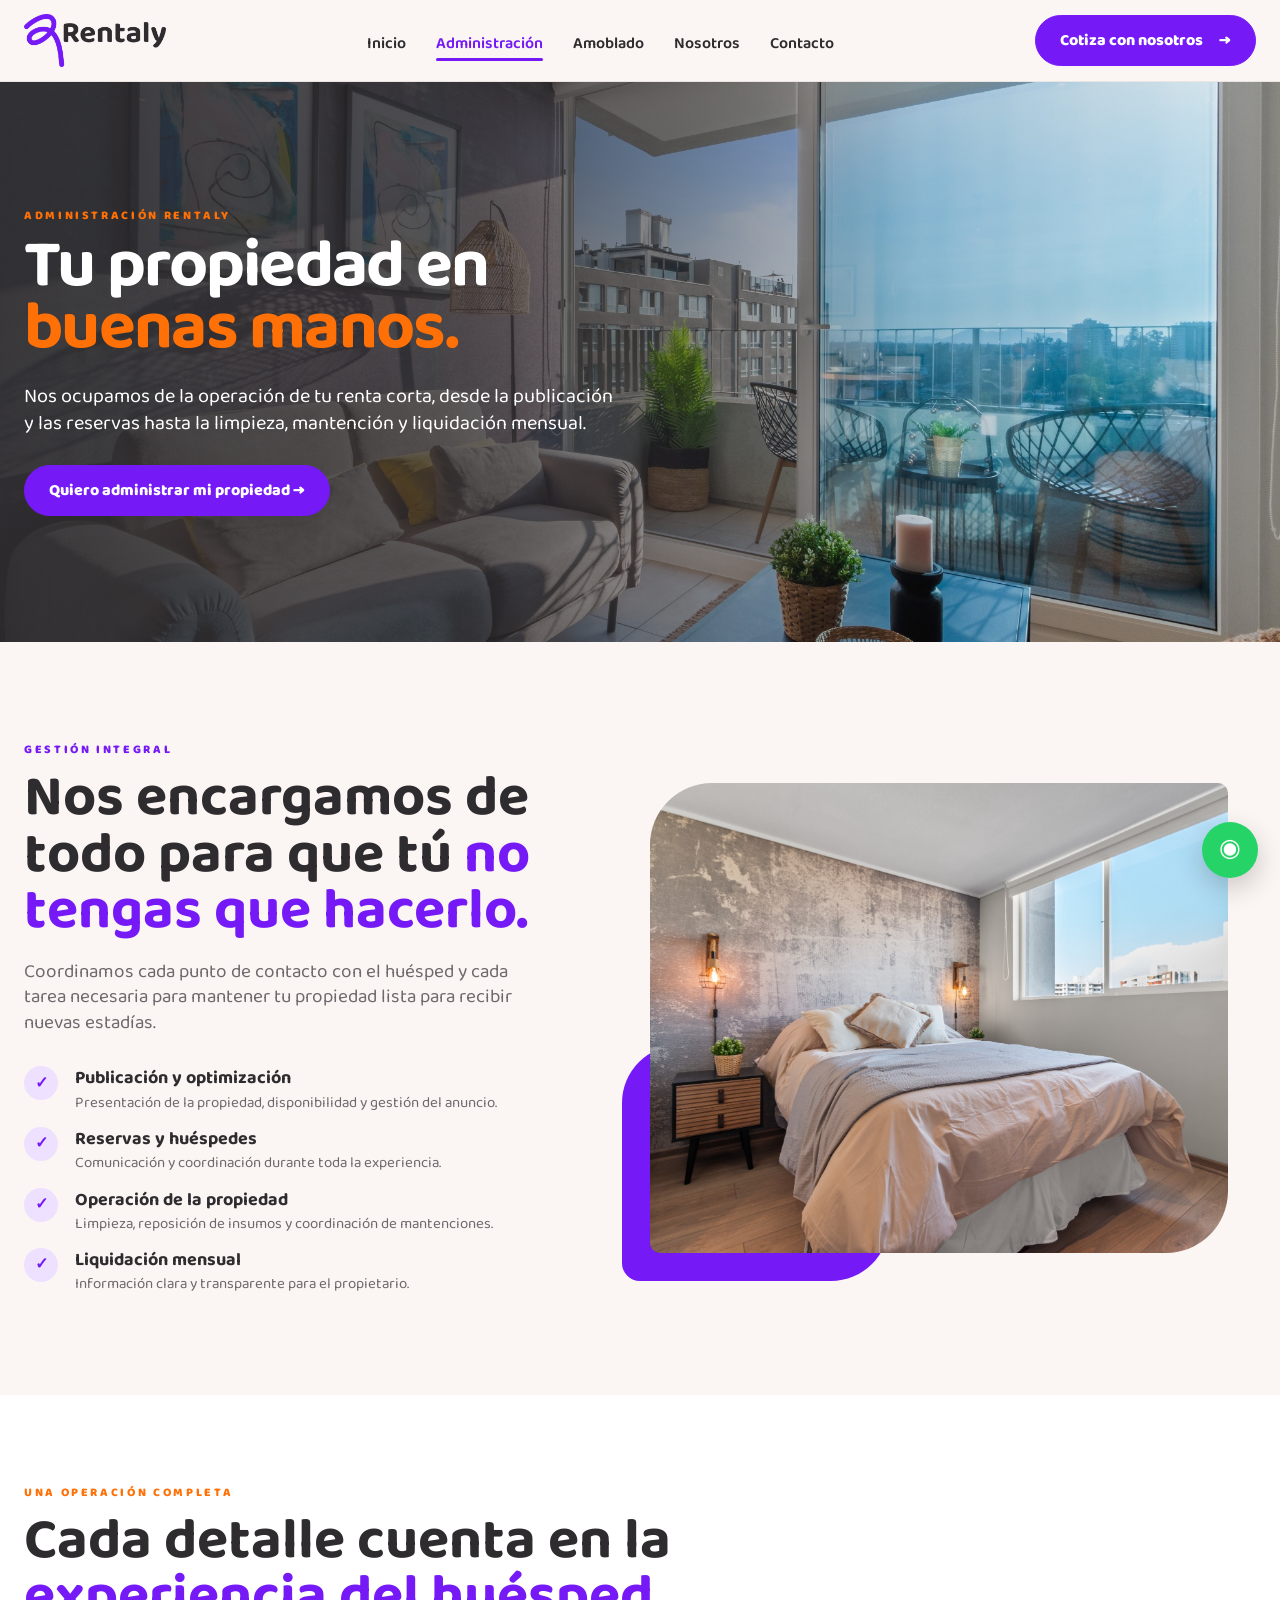
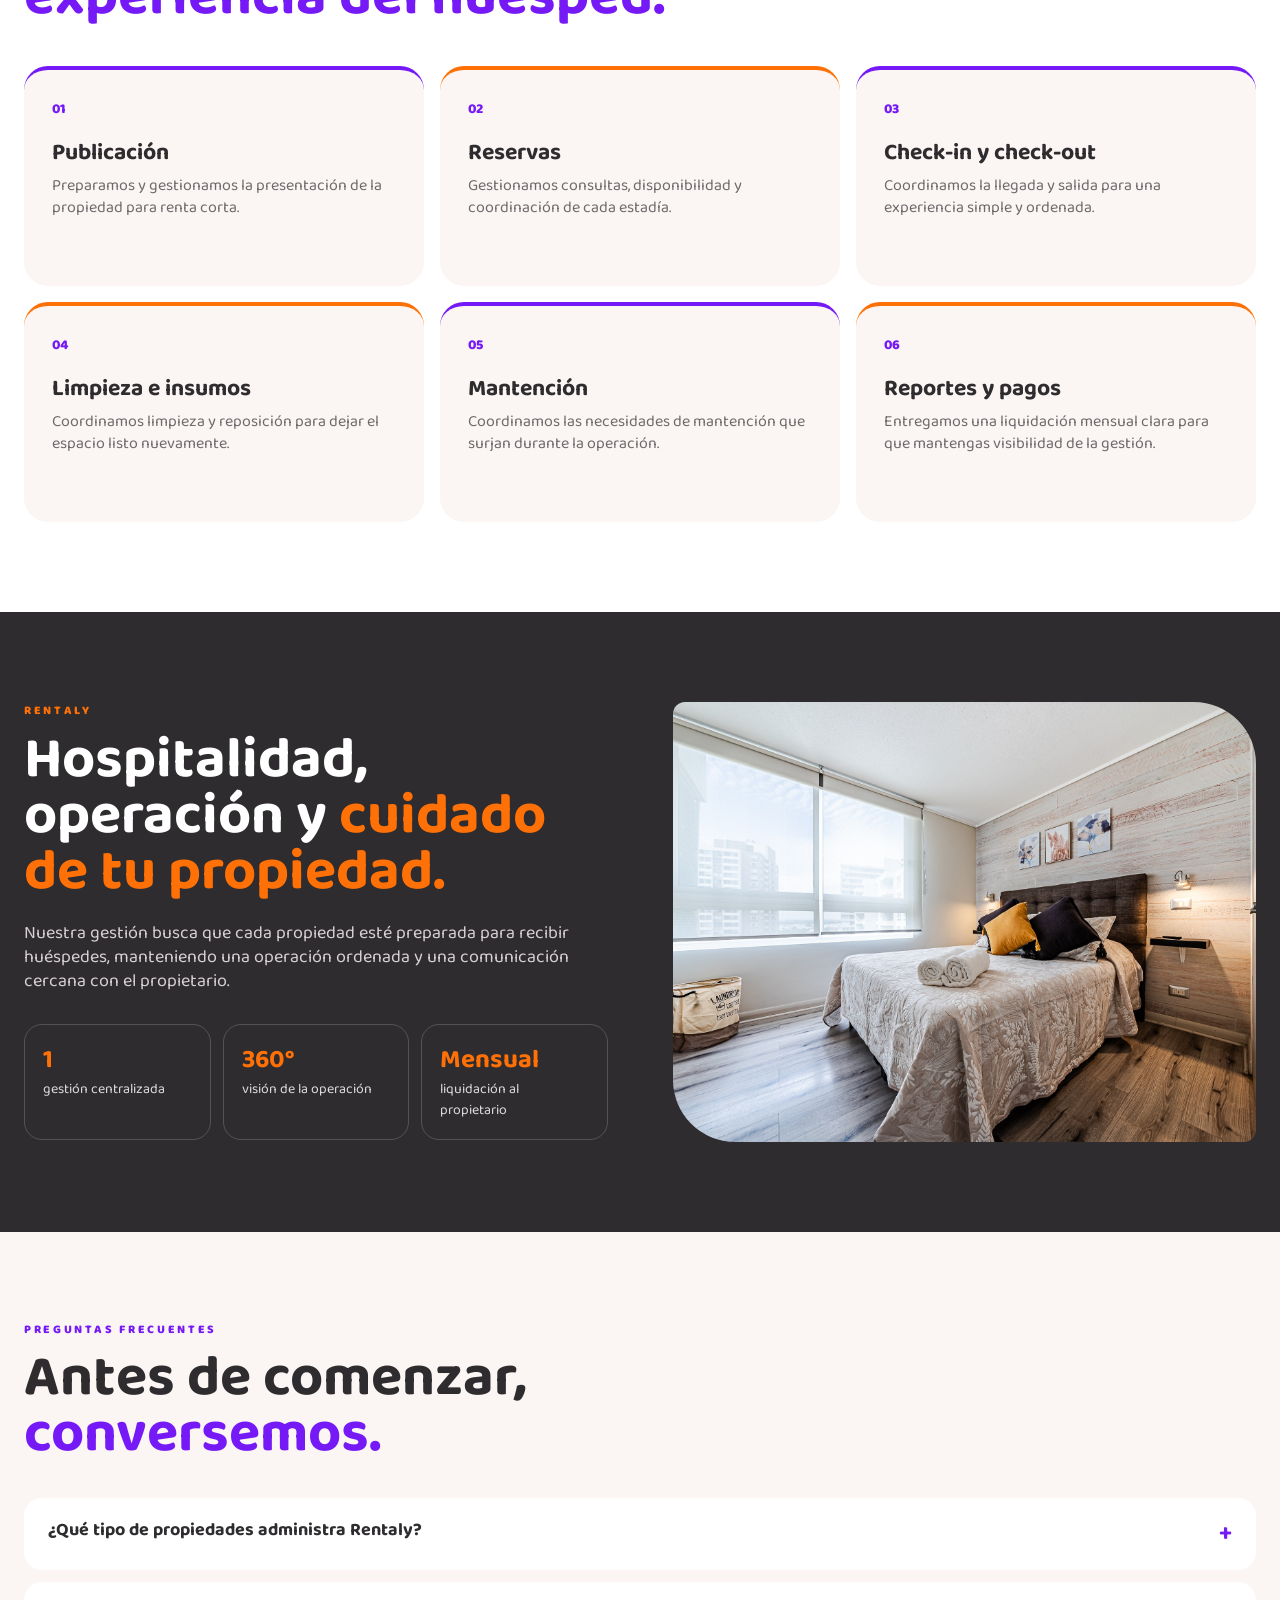
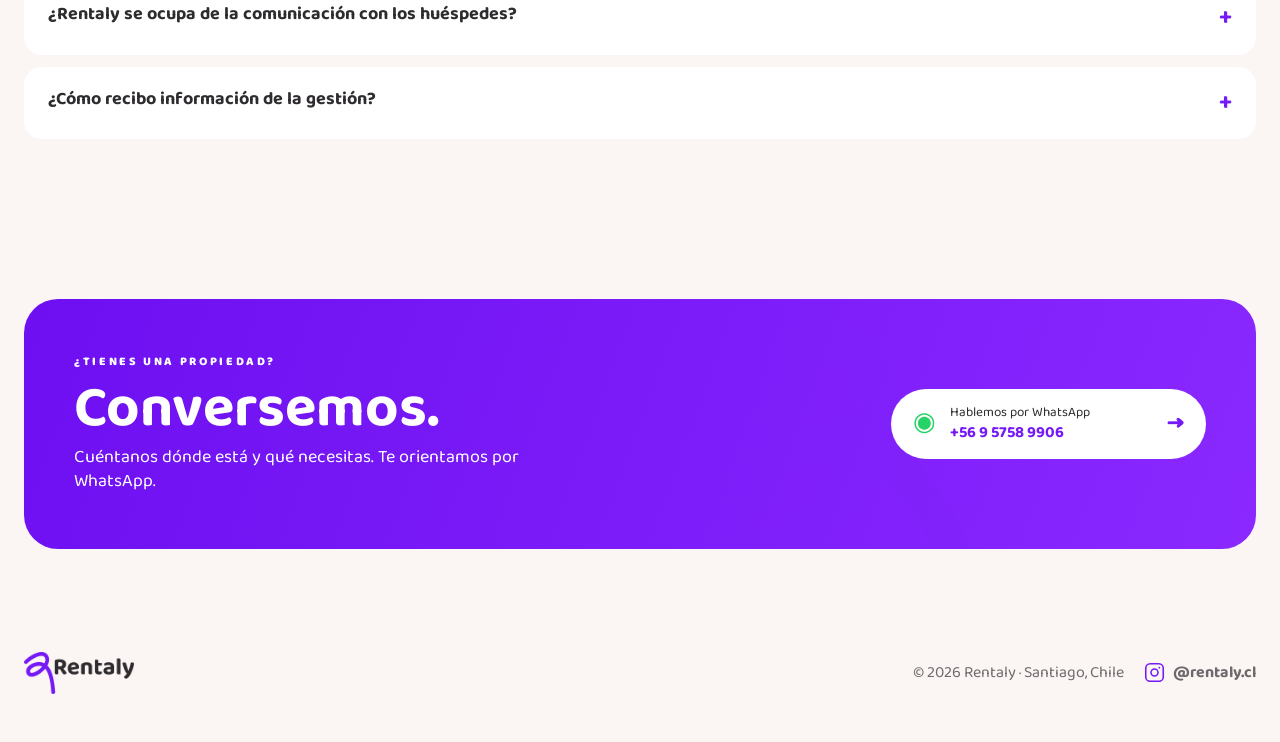
==== commit 156d7914: "Actualizacion Contacto Instagram Actualizacion Contacto Instagram" ====
--- a/administracion.html
+++ b/administracion.html
@@ -6,4 +6,4 @@
 <section class="split-dark"><div class="shell split-dark-grid"><div><span class="kicker orange-text">RENTALY</span><h2>Hospitalidad, operación y <em>cuidado de tu propiedad.</em></h2><p>Nuestra gestión busca que cada propiedad esté preparada para recibir huéspedes, manteniendo una operación ordenada y una comunicación cercana con el propietario.</p><div class="stats"><div class="stat"><strong>1</strong><span>gestión centralizada</span></div><div class="stat"><strong>360°</strong><span>visión de la operación</span></div><div class="stat"><strong>Mensual</strong><span>liquidación al propietario</span></div></div></div><img src="assets/bedroom-2.jpg" alt="Dormitorio Rentaly"></div></section>
 <section class="faq-section shell"><div class="faq-head"><span class="kicker">PREGUNTAS FRECUENTES</span><h2>Antes de comenzar, <em>conversemos.</em></h2></div><div class="faq"><details><summary>¿Qué tipo de propiedades administra Rentaly?</summary><p>Evaluamos cada propiedad y sus características para entender si calza con nuestro servicio de renta corta.</p></details><details><summary>¿Rentaly se ocupa de la comunicación con los huéspedes?</summary><p>Sí. La gestión contempla la coordinación y comunicación asociada a las reservas y estadías.</p></details><details><summary>¿Cómo recibo información de la gestión?</summary><p>La operación considera una liquidación mensual con información para el propietario.</p></details></div></section>
 <section class="cta shell"><div><span class="kicker">¿TIENES UNA PROPIEDAD?</span><h2>Conversemos.</h2><p>Cuéntanos dónde está y qué necesitas. Te orientamos por WhatsApp.</p></div><a class="cta-contact" data-wa="Hola Rentaly, quiero cotizar la administración de mi propiedad."><span class="wa-icon">◉</span><span><small>Hablemos por WhatsApp</small><strong>+56 9 5758 9906</strong></span><b>→</b></a><img class="cta-mark" src="assets/isotipo-rentaly.png" alt=""></section></main>
-<footer><div class="shell footer"><img src="assets/logo-rentaly.png" alt="Rentaly"><span>© 2026 Rentaly · Santiago, Chile</span></div></footer><a class="floating-wa" data-wa="Hola Rentaly, quiero información sobre administración." aria-label="WhatsApp">◉</a><script src="script.js"></script></body></html>
+<footer><div class="shell footer"><img src="assets/logo-rentaly.png" alt="Rentaly"><div class="footer-meta"><span>© 2026 Rentaly · Santiago, Chile</span><a class="instagram-footer" href="https://www.instagram.com/rentaly.cl/?hl=es" target="_blank" rel="noopener noreferrer" aria-label="Visitar Instagram de Rentaly"><svg aria-hidden="true" viewBox="0 0 24 24" fill="none" stroke="currentColor" stroke-width="1.8" stroke-linecap="round" stroke-linejoin="round"><rect x="2" y="2" width="20" height="20" rx="5"/><circle cx="12" cy="12" r="4"/><circle cx="17.5" cy="6.5" r="1" fill="currentColor" stroke="none"/></svg><span>@rentaly.cl</span></a></div></div></footer><a class="floating-wa" data-wa="Hola Rentaly, quiero información sobre administración." aria-label="WhatsApp">◉</a><script src="script.js"></script></body></html>
--- a/styles.css
+++ b/styles.css
@@ -9,3 +9,18 @@
 @media(max-width:1020px){.page-hero{min-height:520px}.intro,.intro.reverse{grid-template-columns:1fr;gap:38px}.intro.reverse .editorial-photo{order:2}.feature-grid{grid-template-columns:1fr 1fr}.split-dark-grid{grid-template-columns:1fr;gap:38px}.contact-layout{grid-template-columns:1fr;gap:40px}.values{grid-template-columns:1fr 1fr}}
 @media(max-width:760px){.page-hero{min-height:0;display:block}.page-hero-photo{position:relative;height:330px;object-position:center}.page-hero-overlay{display:none}.page-hero-inner{padding-block:38px 48px}.page-hero-copy{max-width:none}.page-hero h1{font-size:45px}.page-hero p{font-size:17px}.intro{padding:72px 0}.editorial-photo{padding:18px}.editorial-photo img{height:360px;border-radius:45px 8px}.content-band,.split-dark,.faq-section{padding:70px 0}.feature-grid{grid-template-columns:1fr}.split-dark img{height:340px}.stats{grid-template-columns:1fr 1fr}.before-after{grid-template-columns:1fr}.ba img{height:320px}.values{grid-template-columns:1fr}.contact-layout{padding:72px 0}.whatsapp-card{padding:32px 26px}.whatsapp-card h2{font-size:36px}}
 @media(max-width:480px){.page-hero-photo{height:285px}.page-hero h1{font-size:39px}.editorial-photo img{height:300px}.stats{grid-template-columns:1fr}.before-after .ba img{height:270px}.contact-layout h1{font-size:42px}}
+
+/* Rentaly Instagram: contacto y footer, adaptable a móvil */
+.footer-meta{display:flex;align-items:center;justify-content:flex-end;gap:20px;flex-wrap:wrap}
+.instagram-footer{display:inline-flex;align-items:center;gap:8px;color:inherit;font-weight:700;text-decoration:none;white-space:nowrap}
+.instagram-footer svg{width:21px;height:21px;flex:none;color:#7519F7}
+.instagram-footer:hover,.instagram-footer:focus-visible{color:#7519F7}
+.instagram-contact{display:grid;grid-template-columns:minmax(0,1fr) 180px;align-items:center;gap:32px;margin-top:24px;margin-bottom:76px;padding:38px 42px;border-radius:28px;background:#fff;box-shadow:0 12px 40px rgba(46,44,47,.06)}
+.instagram-contact h2{margin:8px 0 12px}
+.instagram-contact p{max-width:610px}
+.instagram-dm-btn{display:inline-flex;align-items:center;gap:12px;max-width:100%;margin-top:12px}
+.instagram-dm-btn svg{width:21px;height:21px;flex:none}
+.instagram-contact-mark{display:grid;place-items:center;width:150px;height:150px;border-radius:40px;background:#f2e6ff;color:#7519F7}
+.instagram-contact-mark svg{width:85px;height:85px}
+@media(max-width:760px){.footer-meta{justify-content:center;gap:12px;text-align:center}.instagram-contact{grid-template-columns:1fr;padding:28px 22px;margin-bottom:48px}.instagram-contact-mark{display:none}.instagram-dm-btn{width:100%;justify-content:center}}
+@media(max-width:420px){.footer-meta{flex-direction:column}.instagram-contact h2{font-size:clamp(30px,9vw,42px)}}
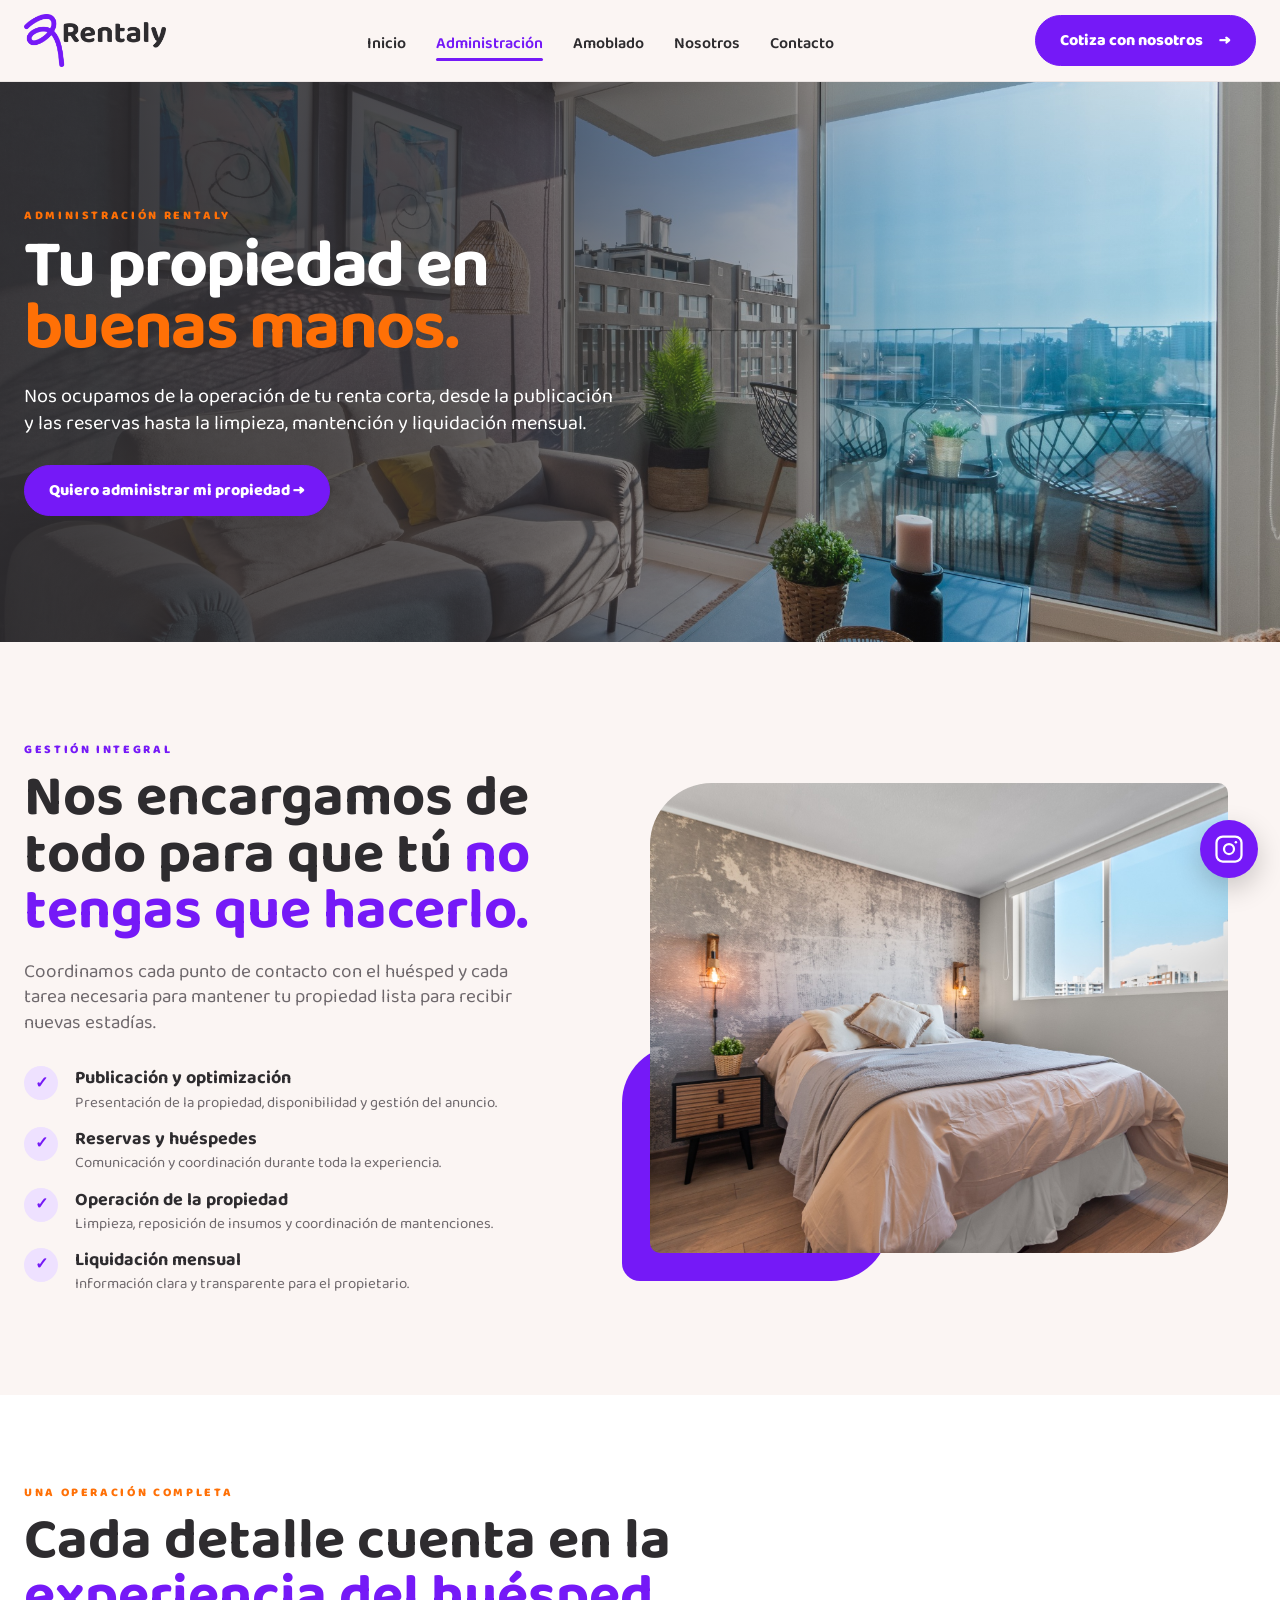
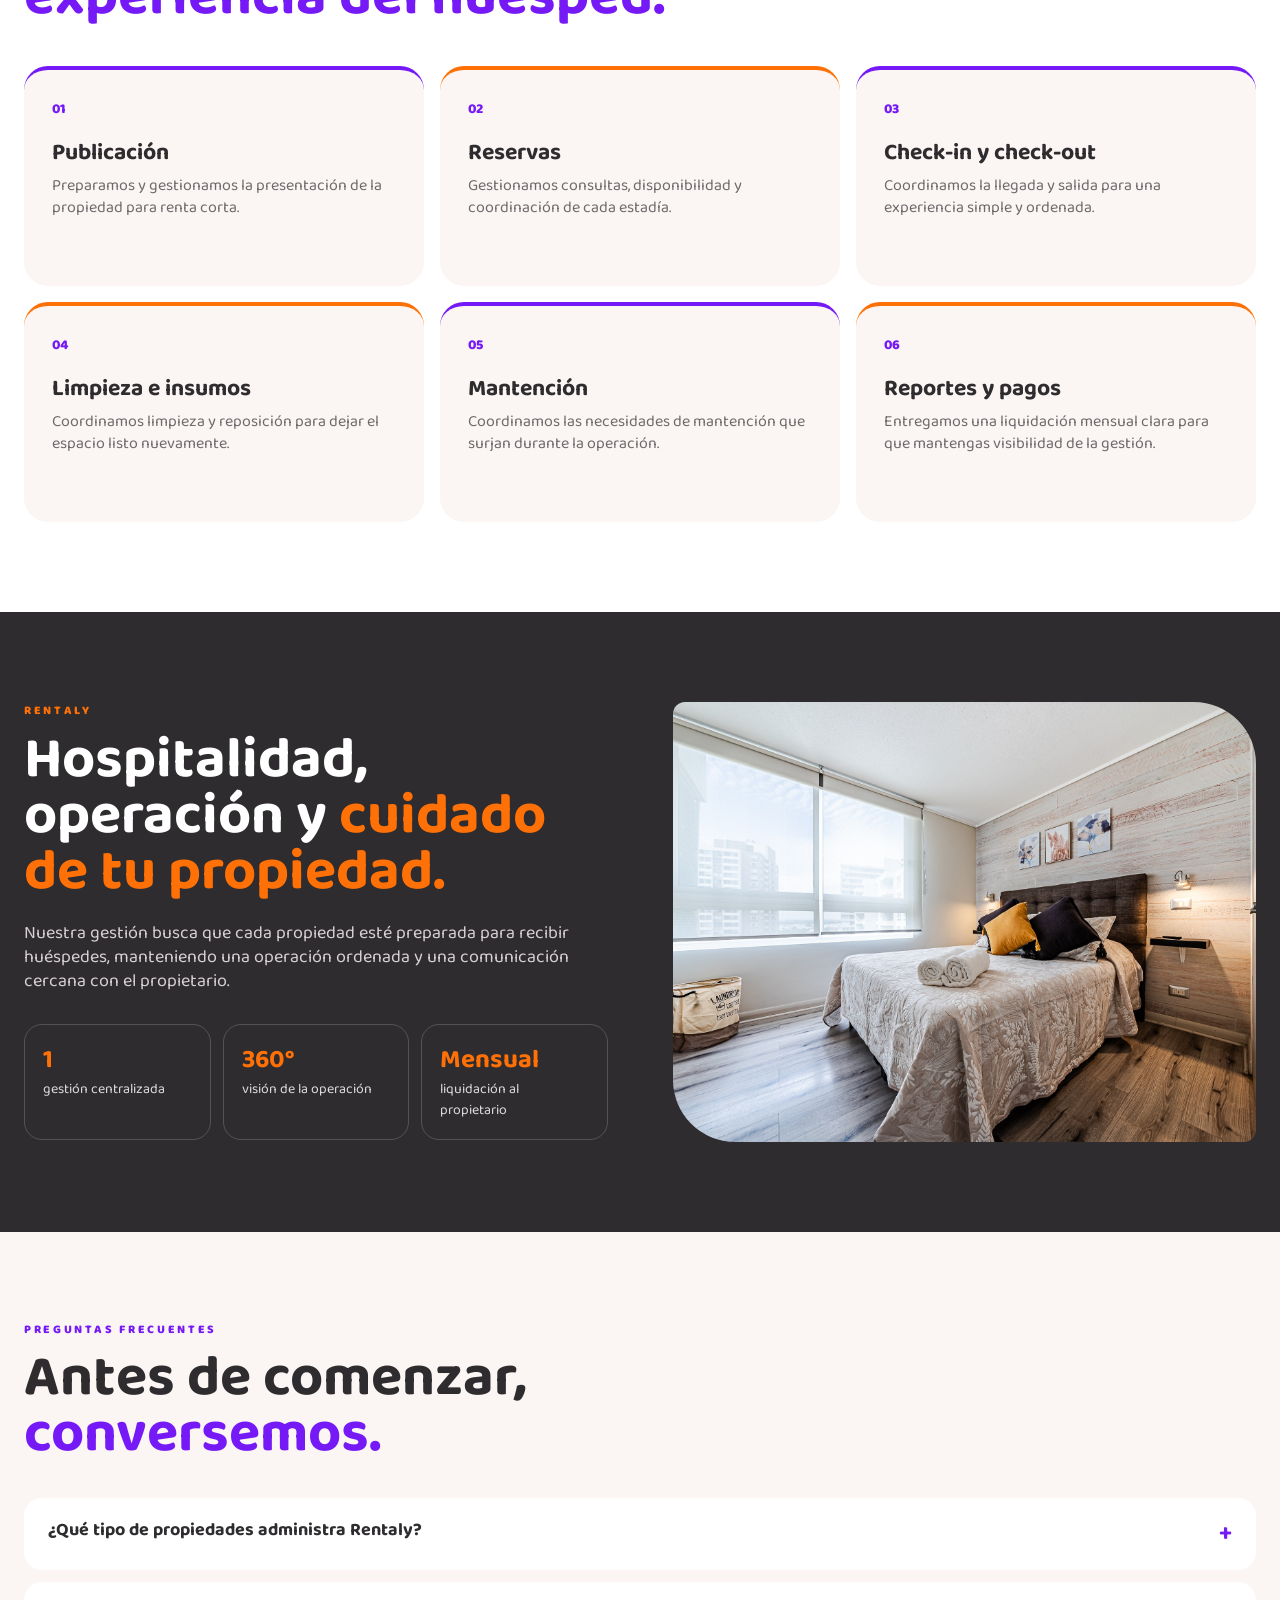
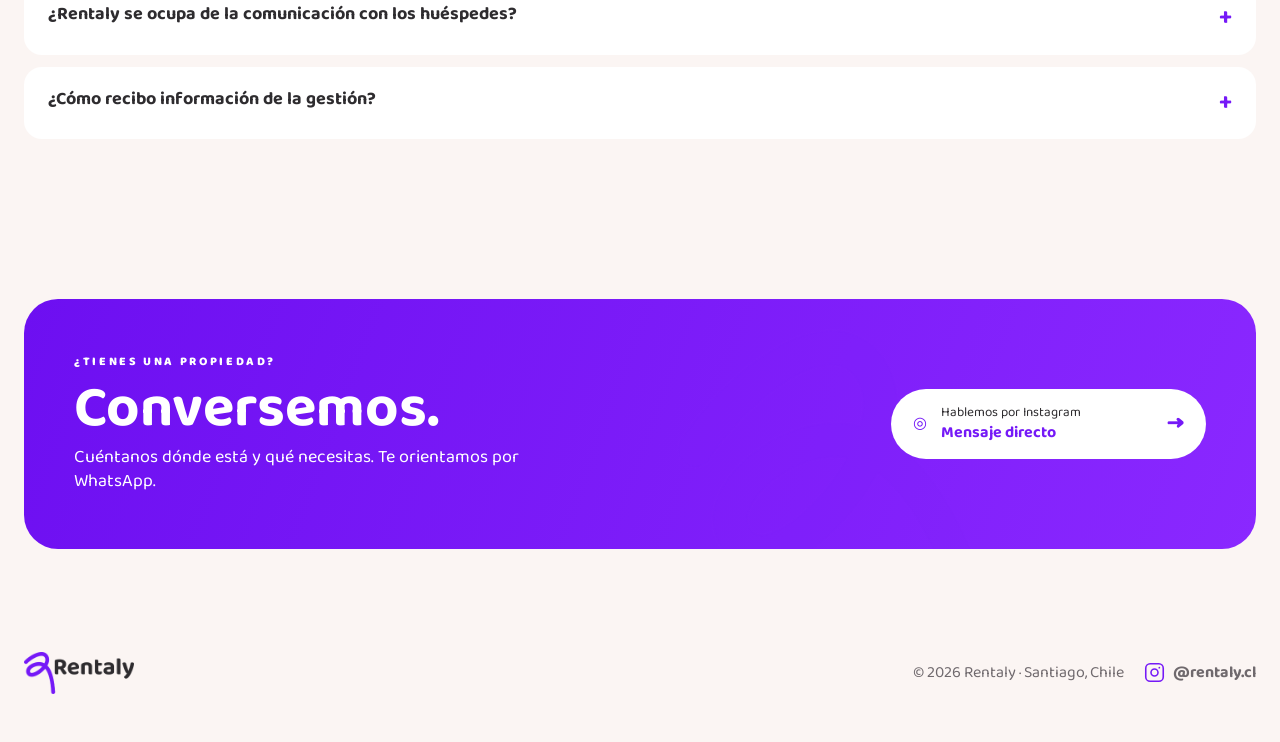
==== commit d3b06778: "Contacto principal Insta Contacto principal Insta" ====
--- a/administracion.html
+++ b/administracion.html
@@ -1,9 +1,9 @@
 <!doctype html><html lang="es"><head><meta charset="utf-8"><meta name="viewport" content="width=device-width,initial-scale=1"><title>Administración | Rentaly</title><meta name="description" content="Administración integral de propiedades para renta corta con Rentaly."><link rel="stylesheet" href="styles.css"></head><body>
-<header class="header"><div class="shell nav"><a href="index.html" class="logo"><img src="assets/logo-rentaly.png" alt="Rentaly"></a><nav id="menu"><a href="index.html">Inicio</a><a class="active" href="administracion.html">Administración</a><a href="amoblado.html">Amoblado</a><a href="nosotros.html">Nosotros</a><a href="contacto.html">Contacto</a></nav><a class="btn nav-cta" data-wa="Hola Rentaly, quiero cotizar la administración de mi propiedad.">Cotiza con nosotros <span>→</span></a><button class="menu-btn" aria-label="Abrir menú" aria-expanded="false">☰</button></div></header>
-<main><section class="page-hero"><img class="page-hero-photo" src="assets/living-terrace.jpg" alt="Propiedad administrada por Rentaly"><div class="page-hero-overlay"></div><div class="shell page-hero-inner"><div class="page-hero-copy"><span class="kicker orange-text">ADMINISTRACIÓN RENTALY</span><h1>Tu propiedad en <em>buenas manos.</em></h1><p>Nos ocupamos de la operación de tu renta corta, desde la publicación y las reservas hasta la limpieza, mantención y liquidación mensual.</p><a class="btn" data-wa="Hola Rentaly, quiero cotizar la administración de mi propiedad.">Quiero administrar mi propiedad →</a></div></div></section>
+<header class="header"><div class="shell nav"><a href="index.html" class="logo"><img src="assets/logo-rentaly.png" alt="Rentaly"></a><nav id="menu"><a href="index.html">Inicio</a><a class="active" href="administracion.html">Administración</a><a href="amoblado.html">Amoblado</a><a href="nosotros.html">Nosotros</a><a href="contacto.html">Contacto</a></nav><a class="btn nav-cta" data-ig-message="Hola Rentaly, quiero cotizar la administración de mi propiedad.">Cotiza con nosotros <span>→</span></a><button class="menu-btn" aria-label="Abrir menú" aria-expanded="false">☰</button></div></header>
+<main><section class="page-hero"><img class="page-hero-photo" src="assets/living-terrace.jpg" alt="Propiedad administrada por Rentaly"><div class="page-hero-overlay"></div><div class="shell page-hero-inner"><div class="page-hero-copy"><span class="kicker orange-text">ADMINISTRACIÓN RENTALY</span><h1>Tu propiedad en <em>buenas manos.</em></h1><p>Nos ocupamos de la operación de tu renta corta, desde la publicación y las reservas hasta la limpieza, mantención y liquidación mensual.</p><a class="btn" data-ig-message="Hola Rentaly, quiero cotizar la administración de mi propiedad.">Quiero administrar mi propiedad →</a></div></div></section>
 <section class="intro shell"><div class="intro-copy"><span class="kicker">GESTIÓN INTEGRAL</span><h2>Nos encargamos de todo para que tú <em>no tengas que hacerlo.</em></h2><p>Coordinamos cada punto de contacto con el huésped y cada tarea necesaria para mantener tu propiedad lista para recibir nuevas estadías.</p><div class="check-list"><div class="check"><span>✓</span><div><b>Publicación y optimización</b><small>Presentación de la propiedad, disponibilidad y gestión del anuncio.</small></div></div><div class="check"><span>✓</span><div><b>Reservas y huéspedes</b><small>Comunicación y coordinación durante toda la experiencia.</small></div></div><div class="check"><span>✓</span><div><b>Operación de la propiedad</b><small>Limpieza, reposición de insumos y coordinación de mantenciones.</small></div></div><div class="check"><span>✓</span><div><b>Liquidación mensual</b><small>Información clara y transparente para el propietario.</small></div></div></div></div><div class="editorial-photo"><img src="assets/kitchen-wide.jpg" alt="Cocina de propiedad Rentaly"></div></section>
 <section class="content-band"><div class="shell"><div class="content-head"><span class="kicker orange-text">UNA OPERACIÓN COMPLETA</span><h2>Cada detalle cuenta en la <em>experiencia del huésped.</em></h2></div><div class="feature-grid"><article class="feature-card"><span class="n">01</span><h3>Publicación</h3><p>Preparamos y gestionamos la presentación de la propiedad para renta corta.</p></article><article class="feature-card"><span class="n">02</span><h3>Reservas</h3><p>Gestionamos consultas, disponibilidad y coordinación de cada estadía.</p></article><article class="feature-card"><span class="n">03</span><h3>Check-in y check-out</h3><p>Coordinamos la llegada y salida para una experiencia simple y ordenada.</p></article><article class="feature-card"><span class="n">04</span><h3>Limpieza e insumos</h3><p>Coordinamos limpieza y reposición para dejar el espacio listo nuevamente.</p></article><article class="feature-card"><span class="n">05</span><h3>Mantención</h3><p>Coordinamos las necesidades de mantención que surjan durante la operación.</p></article><article class="feature-card"><span class="n">06</span><h3>Reportes y pagos</h3><p>Entregamos una liquidación mensual clara para que mantengas visibilidad de la gestión.</p></article></div></div></section>
 <section class="split-dark"><div class="shell split-dark-grid"><div><span class="kicker orange-text">RENTALY</span><h2>Hospitalidad, operación y <em>cuidado de tu propiedad.</em></h2><p>Nuestra gestión busca que cada propiedad esté preparada para recibir huéspedes, manteniendo una operación ordenada y una comunicación cercana con el propietario.</p><div class="stats"><div class="stat"><strong>1</strong><span>gestión centralizada</span></div><div class="stat"><strong>360°</strong><span>visión de la operación</span></div><div class="stat"><strong>Mensual</strong><span>liquidación al propietario</span></div></div></div><img src="assets/bedroom-2.jpg" alt="Dormitorio Rentaly"></div></section>
 <section class="faq-section shell"><div class="faq-head"><span class="kicker">PREGUNTAS FRECUENTES</span><h2>Antes de comenzar, <em>conversemos.</em></h2></div><div class="faq"><details><summary>¿Qué tipo de propiedades administra Rentaly?</summary><p>Evaluamos cada propiedad y sus características para entender si calza con nuestro servicio de renta corta.</p></details><details><summary>¿Rentaly se ocupa de la comunicación con los huéspedes?</summary><p>Sí. La gestión contempla la coordinación y comunicación asociada a las reservas y estadías.</p></details><details><summary>¿Cómo recibo información de la gestión?</summary><p>La operación considera una liquidación mensual con información para el propietario.</p></details></div></section>
-<section class="cta shell"><div><span class="kicker">¿TIENES UNA PROPIEDAD?</span><h2>Conversemos.</h2><p>Cuéntanos dónde está y qué necesitas. Te orientamos por WhatsApp.</p></div><a class="cta-contact" data-wa="Hola Rentaly, quiero cotizar la administración de mi propiedad."><span class="wa-icon">◉</span><span><small>Hablemos por WhatsApp</small><strong>+56 9 5758 9906</strong></span><b>→</b></a><img class="cta-mark" src="assets/isotipo-rentaly.png" alt=""></section></main>
-<footer><div class="shell footer"><img src="assets/logo-rentaly.png" alt="Rentaly"><div class="footer-meta"><span>© 2026 Rentaly · Santiago, Chile</span><a class="instagram-footer" href="https://www.instagram.com/rentaly.cl/?hl=es" target="_blank" rel="noopener noreferrer" aria-label="Visitar Instagram de Rentaly"><svg aria-hidden="true" viewBox="0 0 24 24" fill="none" stroke="currentColor" stroke-width="1.8" stroke-linecap="round" stroke-linejoin="round"><rect x="2" y="2" width="20" height="20" rx="5"/><circle cx="12" cy="12" r="4"/><circle cx="17.5" cy="6.5" r="1" fill="currentColor" stroke="none"/></svg><span>@rentaly.cl</span></a></div></div></footer><a class="floating-wa" data-wa="Hola Rentaly, quiero información sobre administración." aria-label="WhatsApp">◉</a><script src="script.js"></script></body></html>
+<section class="cta shell"><div><span class="kicker">¿TIENES UNA PROPIEDAD?</span><h2>Conversemos.</h2><p>Cuéntanos dónde está y qué necesitas. Te orientamos por WhatsApp.</p></div><a class="cta-contact" data-ig-message="Hola Rentaly, quiero cotizar la administración de mi propiedad."><span class="ig-inline-icon">◎</span><span><small>Hablemos por Instagram</small><strong>Mensaje directo</strong></span><b>→</b></a><img class="cta-mark" src="assets/isotipo-rentaly.png" alt=""></section></main>
+<footer><div class="shell footer"><img src="assets/logo-rentaly.png" alt="Rentaly"><div class="footer-meta"><span>© 2026 Rentaly · Santiago, Chile</span><a class="instagram-footer" href="https://www.instagram.com/rentaly.cl/?hl=es" target="_blank" rel="noopener noreferrer" aria-label="Visitar Instagram de Rentaly"><svg aria-hidden="true" viewBox="0 0 24 24" fill="none" stroke="currentColor" stroke-width="1.8" stroke-linecap="round" stroke-linejoin="round"><rect x="2" y="2" width="20" height="20" rx="5"/><circle cx="12" cy="12" r="4"/><circle cx="17.5" cy="6.5" r="1" fill="currentColor" stroke="none"/></svg><span>@rentaly.cl</span></a></div></div></footer><a class="floating-ig" href="https://www.instagram.com/direct/t/17848942698344590/?hl=es" data-ig-message="Hola Rentaly, tengo una propiedad y me gustaría cotizar sus servicios." aria-label="Escribir a Rentaly por Instagram"><svg aria-hidden="true" viewBox="0 0 24 24" fill="none" stroke="currentColor" stroke-width="1.8" stroke-linecap="round" stroke-linejoin="round"><rect x="2" y="2" width="20" height="20" rx="5"/><circle cx="12" cy="12" r="4"/><circle cx="17.5" cy="6.5" r="1" fill="currentColor" stroke="none"/></svg></a><script src="script.js"></script></body></html>
--- a/styles.css
+++ b/styles.css
@@ -24,3 +24,10 @@
 .instagram-contact-mark svg{width:85px;height:85px}
 @media(max-width:760px){.footer-meta{justify-content:center;gap:12px;text-align:center}.instagram-contact{grid-template-columns:1fr;padding:28px 22px;margin-bottom:48px}.instagram-contact-mark{display:none}.instagram-dm-btn{width:100%;justify-content:center}}
 @media(max-width:420px){.footer-meta{flex-direction:column}.instagram-contact h2{font-size:clamp(30px,9vw,42px)}}
+
+/* V5: Instagram as the main contact channel across all screen sizes */
+.floating-ig{position:fixed;right:22px;bottom:22px;width:58px;height:58px;border-radius:50%;background:var(--violet);color:#fff;display:grid;place-items:center;z-index:65;box-shadow:0 10px 28px #0003;transition:transform .2s}
+.floating-ig:hover{transform:translateY(-3px)}.floating-ig svg{width:30px;height:30px}
+.ig-inline-icon{color:var(--violet);display:inline-flex;align-items:center}.ig-copy-notice{position:fixed;z-index:100;left:50%;bottom:94px;transform:translate(-50%,12px);background:var(--ink);color:#fff;padding:14px 20px;border-radius:16px;box-shadow:0 12px 32px #0003;font-size:15px;max-width:min(440px,calc(100% - 32px));text-align:center;opacity:0;pointer-events:none;transition:.2s}.ig-copy-notice.visible{opacity:1;transform:translate(-50%,0)}
+.instagram-dm-btn svg{width:22px;height:22px;flex-shrink:0}
+@media(max-width:760px){.floating-ig{right:16px;bottom:16px;width:54px;height:54px}.ig-copy-notice{bottom:82px}}
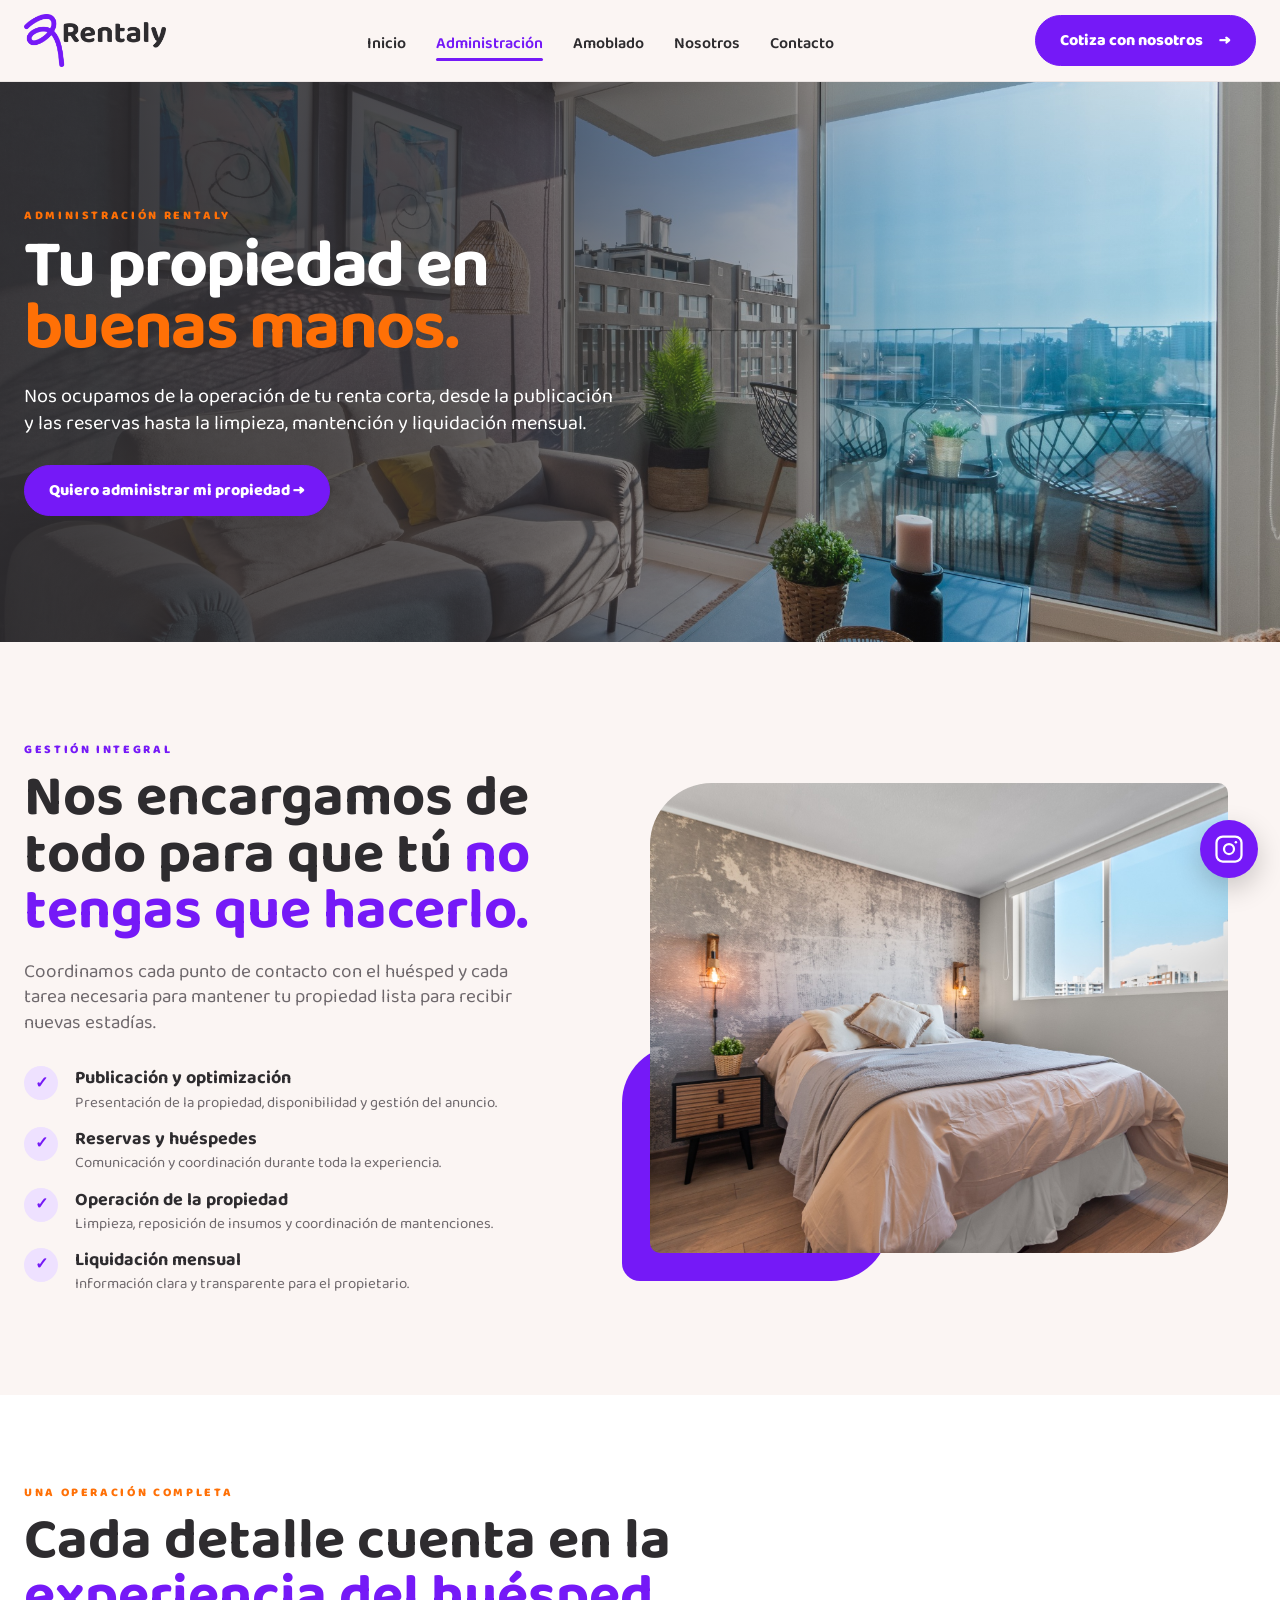
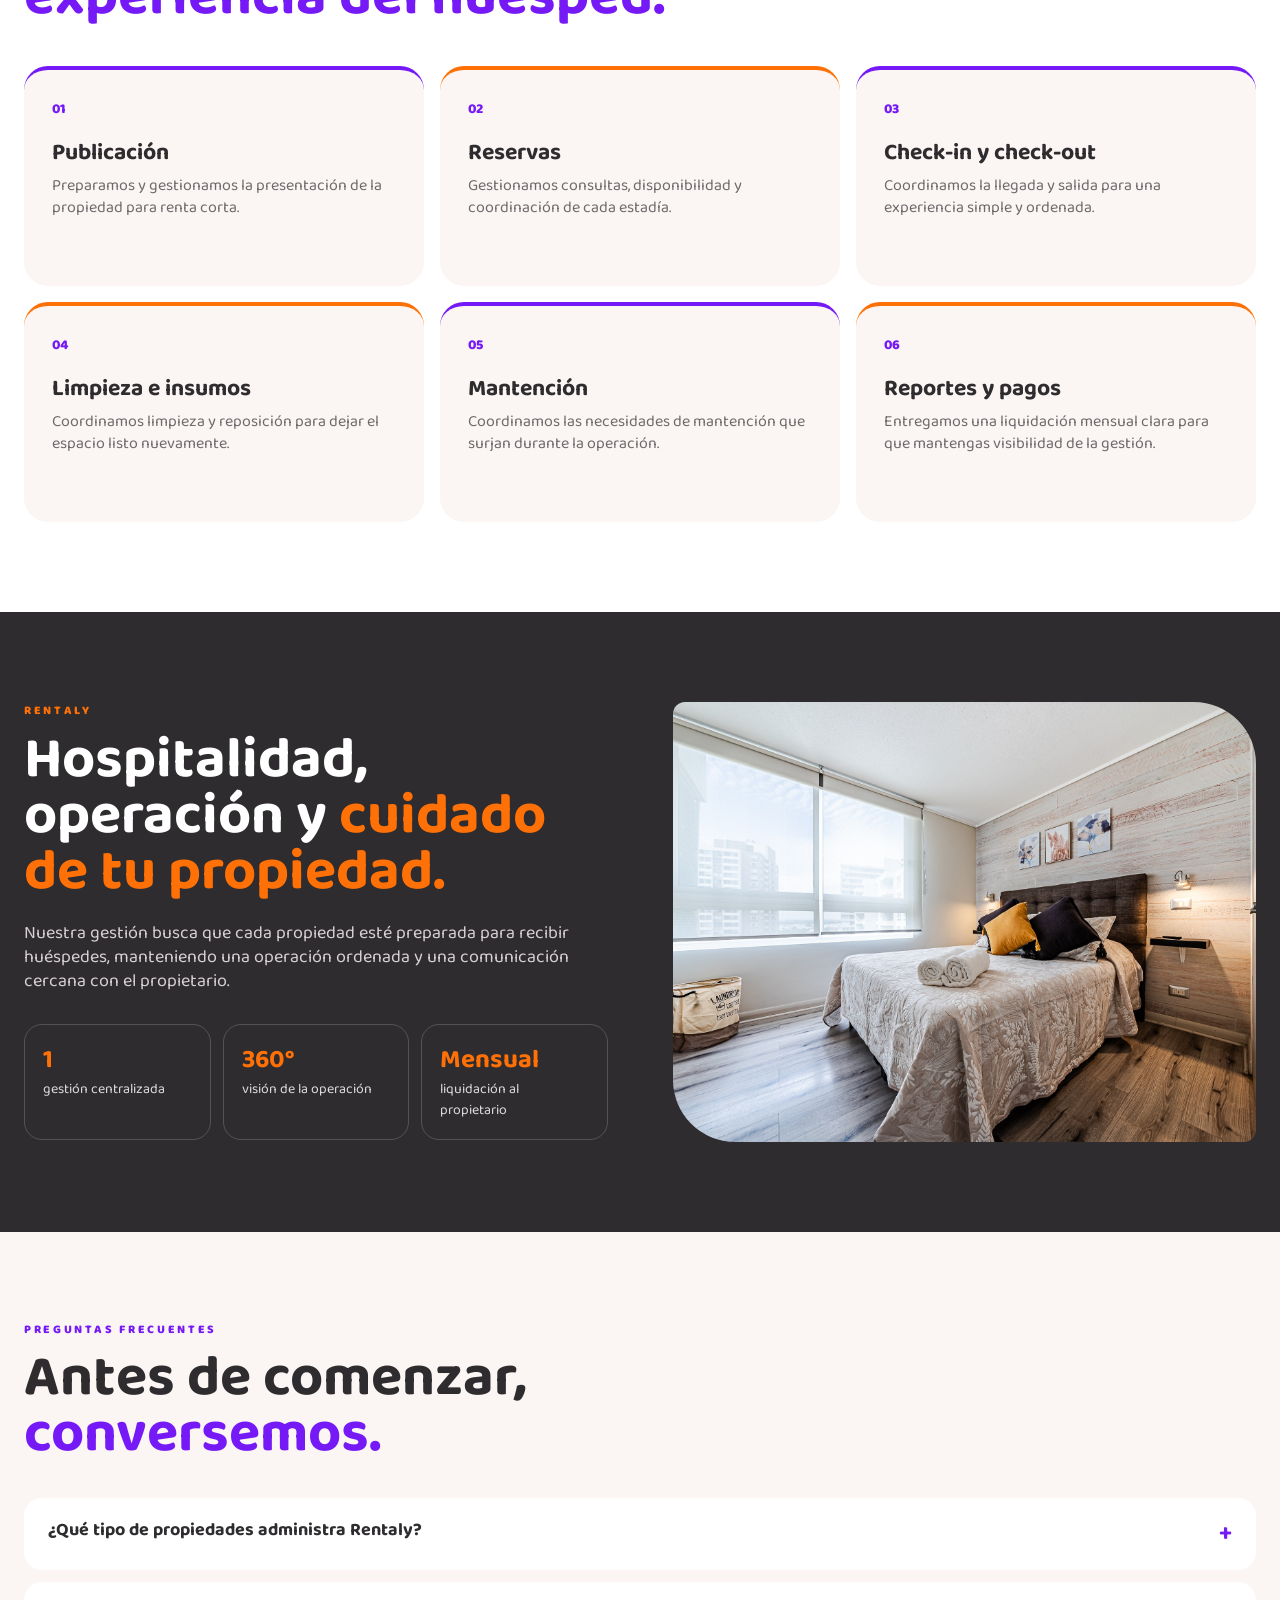
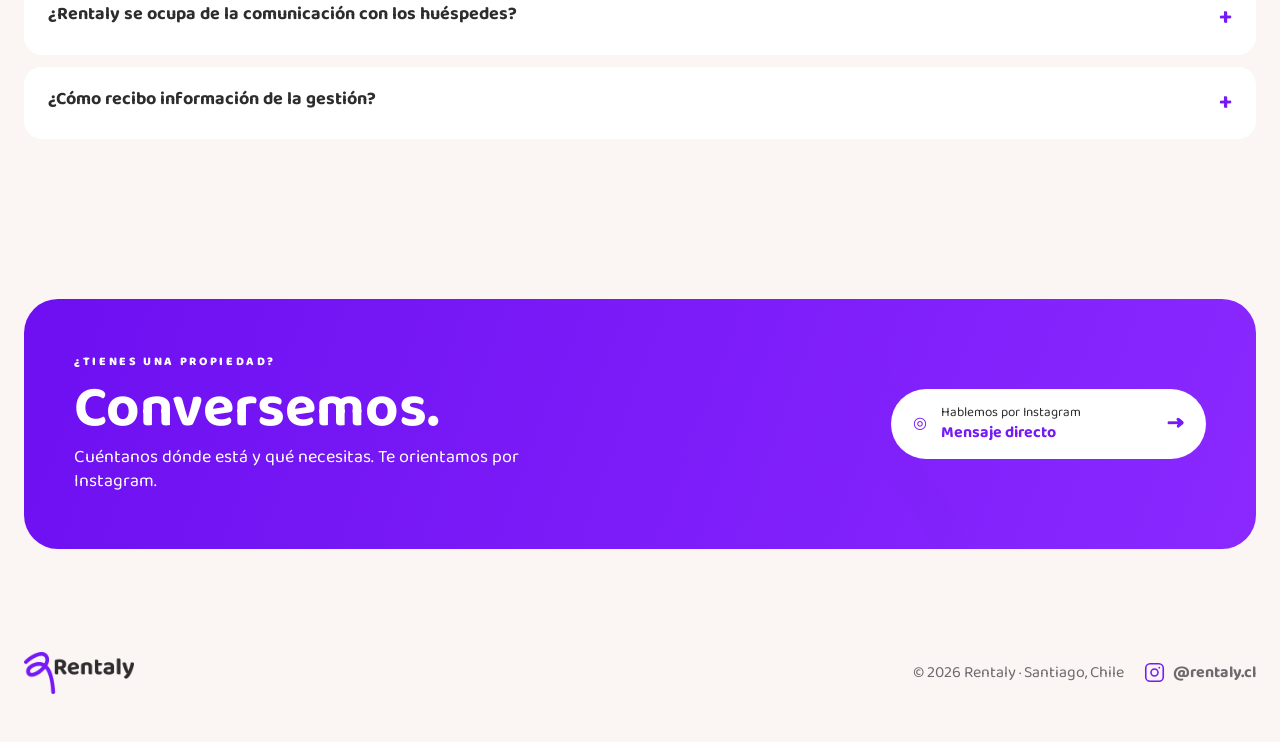
==== commit 3e582d3b: "Add files via upload" ====
--- a/administracion.html
+++ b/administracion.html
@@ -1,9 +1,9 @@
 <!doctype html><html lang="es"><head><meta charset="utf-8"><meta name="viewport" content="width=device-width,initial-scale=1"><title>Administración | Rentaly</title><meta name="description" content="Administración integral de propiedades para renta corta con Rentaly."><link rel="stylesheet" href="styles.css"></head><body>
-<header class="header"><div class="shell nav"><a href="index.html" class="logo"><img src="assets/logo-rentaly.png" alt="Rentaly"></a><nav id="menu"><a href="index.html">Inicio</a><a class="active" href="administracion.html">Administración</a><a href="amoblado.html">Amoblado</a><a href="nosotros.html">Nosotros</a><a href="contacto.html">Contacto</a></nav><a class="btn nav-cta" data-ig-message="Hola Rentaly, quiero cotizar la administración de mi propiedad.">Cotiza con nosotros <span>→</span></a><button class="menu-btn" aria-label="Abrir menú" aria-expanded="false">☰</button></div></header>
-<main><section class="page-hero"><img class="page-hero-photo" src="assets/living-terrace.jpg" alt="Propiedad administrada por Rentaly"><div class="page-hero-overlay"></div><div class="shell page-hero-inner"><div class="page-hero-copy"><span class="kicker orange-text">ADMINISTRACIÓN RENTALY</span><h1>Tu propiedad en <em>buenas manos.</em></h1><p>Nos ocupamos de la operación de tu renta corta, desde la publicación y las reservas hasta la limpieza, mantención y liquidación mensual.</p><a class="btn" data-ig-message="Hola Rentaly, quiero cotizar la administración de mi propiedad.">Quiero administrar mi propiedad →</a></div></div></section>
+<header class="header"><div class="shell nav"><a href="index.html" class="logo"><img src="assets/logo-rentaly.png" alt="Rentaly"></a><nav id="menu"><a href="index.html">Inicio</a><a class="active" href="administracion.html">Administración</a><a href="amoblado.html">Amoblado</a><a href="nosotros.html">Nosotros</a><a href="contacto.html">Contacto</a></nav><a class="btn nav-cta" href="https://www.instagram.com/rentaly.cl/" target="_blank" rel="noopener noreferrer">Cotiza con nosotros <span>→</span></a><button class="menu-btn" aria-label="Abrir menú" aria-expanded="false">☰</button></div></header>
+<main><section class="page-hero"><img class="page-hero-photo" src="assets/living-terrace.jpg" alt="Propiedad administrada por Rentaly"><div class="page-hero-overlay"></div><div class="shell page-hero-inner"><div class="page-hero-copy"><span class="kicker orange-text">ADMINISTRACIÓN RENTALY</span><h1>Tu propiedad en <em>buenas manos.</em></h1><p>Nos ocupamos de la operación de tu renta corta, desde la publicación y las reservas hasta la limpieza, mantención y liquidación mensual.</p><a class="btn" href="https://www.instagram.com/rentaly.cl/" target="_blank" rel="noopener noreferrer">Quiero administrar mi propiedad →</a></div></div></section>
 <section class="intro shell"><div class="intro-copy"><span class="kicker">GESTIÓN INTEGRAL</span><h2>Nos encargamos de todo para que tú <em>no tengas que hacerlo.</em></h2><p>Coordinamos cada punto de contacto con el huésped y cada tarea necesaria para mantener tu propiedad lista para recibir nuevas estadías.</p><div class="check-list"><div class="check"><span>✓</span><div><b>Publicación y optimización</b><small>Presentación de la propiedad, disponibilidad y gestión del anuncio.</small></div></div><div class="check"><span>✓</span><div><b>Reservas y huéspedes</b><small>Comunicación y coordinación durante toda la experiencia.</small></div></div><div class="check"><span>✓</span><div><b>Operación de la propiedad</b><small>Limpieza, reposición de insumos y coordinación de mantenciones.</small></div></div><div class="check"><span>✓</span><div><b>Liquidación mensual</b><small>Información clara y transparente para el propietario.</small></div></div></div></div><div class="editorial-photo"><img src="assets/kitchen-wide.jpg" alt="Cocina de propiedad Rentaly"></div></section>
 <section class="content-band"><div class="shell"><div class="content-head"><span class="kicker orange-text">UNA OPERACIÓN COMPLETA</span><h2>Cada detalle cuenta en la <em>experiencia del huésped.</em></h2></div><div class="feature-grid"><article class="feature-card"><span class="n">01</span><h3>Publicación</h3><p>Preparamos y gestionamos la presentación de la propiedad para renta corta.</p></article><article class="feature-card"><span class="n">02</span><h3>Reservas</h3><p>Gestionamos consultas, disponibilidad y coordinación de cada estadía.</p></article><article class="feature-card"><span class="n">03</span><h3>Check-in y check-out</h3><p>Coordinamos la llegada y salida para una experiencia simple y ordenada.</p></article><article class="feature-card"><span class="n">04</span><h3>Limpieza e insumos</h3><p>Coordinamos limpieza y reposición para dejar el espacio listo nuevamente.</p></article><article class="feature-card"><span class="n">05</span><h3>Mantención</h3><p>Coordinamos las necesidades de mantención que surjan durante la operación.</p></article><article class="feature-card"><span class="n">06</span><h3>Reportes y pagos</h3><p>Entregamos una liquidación mensual clara para que mantengas visibilidad de la gestión.</p></article></div></div></section>
 <section class="split-dark"><div class="shell split-dark-grid"><div><span class="kicker orange-text">RENTALY</span><h2>Hospitalidad, operación y <em>cuidado de tu propiedad.</em></h2><p>Nuestra gestión busca que cada propiedad esté preparada para recibir huéspedes, manteniendo una operación ordenada y una comunicación cercana con el propietario.</p><div class="stats"><div class="stat"><strong>1</strong><span>gestión centralizada</span></div><div class="stat"><strong>360°</strong><span>visión de la operación</span></div><div class="stat"><strong>Mensual</strong><span>liquidación al propietario</span></div></div></div><img src="assets/bedroom-2.jpg" alt="Dormitorio Rentaly"></div></section>
 <section class="faq-section shell"><div class="faq-head"><span class="kicker">PREGUNTAS FRECUENTES</span><h2>Antes de comenzar, <em>conversemos.</em></h2></div><div class="faq"><details><summary>¿Qué tipo de propiedades administra Rentaly?</summary><p>Evaluamos cada propiedad y sus características para entender si calza con nuestro servicio de renta corta.</p></details><details><summary>¿Rentaly se ocupa de la comunicación con los huéspedes?</summary><p>Sí. La gestión contempla la coordinación y comunicación asociada a las reservas y estadías.</p></details><details><summary>¿Cómo recibo información de la gestión?</summary><p>La operación considera una liquidación mensual con información para el propietario.</p></details></div></section>
-<section class="cta shell"><div><span class="kicker">¿TIENES UNA PROPIEDAD?</span><h2>Conversemos.</h2><p>Cuéntanos dónde está y qué necesitas. Te orientamos por WhatsApp.</p></div><a class="cta-contact" data-ig-message="Hola Rentaly, quiero cotizar la administración de mi propiedad."><span class="ig-inline-icon">◎</span><span><small>Hablemos por Instagram</small><strong>Mensaje directo</strong></span><b>→</b></a><img class="cta-mark" src="assets/isotipo-rentaly.png" alt=""></section></main>
-<footer><div class="shell footer"><img src="assets/logo-rentaly.png" alt="Rentaly"><div class="footer-meta"><span>© 2026 Rentaly · Santiago, Chile</span><a class="instagram-footer" href="https://www.instagram.com/rentaly.cl/?hl=es" target="_blank" rel="noopener noreferrer" aria-label="Visitar Instagram de Rentaly"><svg aria-hidden="true" viewBox="0 0 24 24" fill="none" stroke="currentColor" stroke-width="1.8" stroke-linecap="round" stroke-linejoin="round"><rect x="2" y="2" width="20" height="20" rx="5"/><circle cx="12" cy="12" r="4"/><circle cx="17.5" cy="6.5" r="1" fill="currentColor" stroke="none"/></svg><span>@rentaly.cl</span></a></div></div></footer><a class="floating-ig" href="https://www.instagram.com/direct/t/17848942698344590/?hl=es" data-ig-message="Hola Rentaly, tengo una propiedad y me gustaría cotizar sus servicios." aria-label="Escribir a Rentaly por Instagram"><svg aria-hidden="true" viewBox="0 0 24 24" fill="none" stroke="currentColor" stroke-width="1.8" stroke-linecap="round" stroke-linejoin="round"><rect x="2" y="2" width="20" height="20" rx="5"/><circle cx="12" cy="12" r="4"/><circle cx="17.5" cy="6.5" r="1" fill="currentColor" stroke="none"/></svg></a><script src="script.js"></script></body></html>
+<section class="cta shell"><div><span class="kicker">¿TIENES UNA PROPIEDAD?</span><h2>Conversemos.</h2><p>Cuéntanos dónde está y qué necesitas. Te orientamos por Instagram.</p></div><a class="cta-contact" href="https://www.instagram.com/rentaly.cl/" target="_blank" rel="noopener noreferrer"><span class="ig-inline-icon">◎</span><span><small>Hablemos por Instagram</small><strong>Mensaje directo</strong></span><b>→</b></a><img class="cta-mark" src="assets/isotipo-rentaly.png" alt=""></section></main>
+<footer><div class="shell footer"><img src="assets/logo-rentaly.png" alt="Rentaly"><div class="footer-meta"><span>© 2026 Rentaly · Santiago, Chile</span><a class="instagram-footer" href="https://www.instagram.com/rentaly.cl/" target="_blank" rel="noopener noreferrer" aria-label="Visitar Instagram de Rentaly"><svg aria-hidden="true" viewBox="0 0 24 24" fill="none" stroke="currentColor" stroke-width="1.8" stroke-linecap="round" stroke-linejoin="round"><rect x="2" y="2" width="20" height="20" rx="5"/><circle cx="12" cy="12" r="4"/><circle cx="17.5" cy="6.5" r="1" fill="currentColor" stroke="none"/></svg><span>@rentaly.cl</span></a></div></div></footer><a class="floating-ig" href="https://www.instagram.com/rentaly.cl/" aria-label="Escribir a Rentaly por Instagram"><svg aria-hidden="true" viewBox="0 0 24 24" fill="none" stroke="currentColor" stroke-width="1.8" stroke-linecap="round" stroke-linejoin="round"><rect x="2" y="2" width="20" height="20" rx="5"/><circle cx="12" cy="12" r="4"/><circle cx="17.5" cy="6.5" r="1" fill="currentColor" stroke="none"/></svg></a><script src="script.js"></script></body></html>
